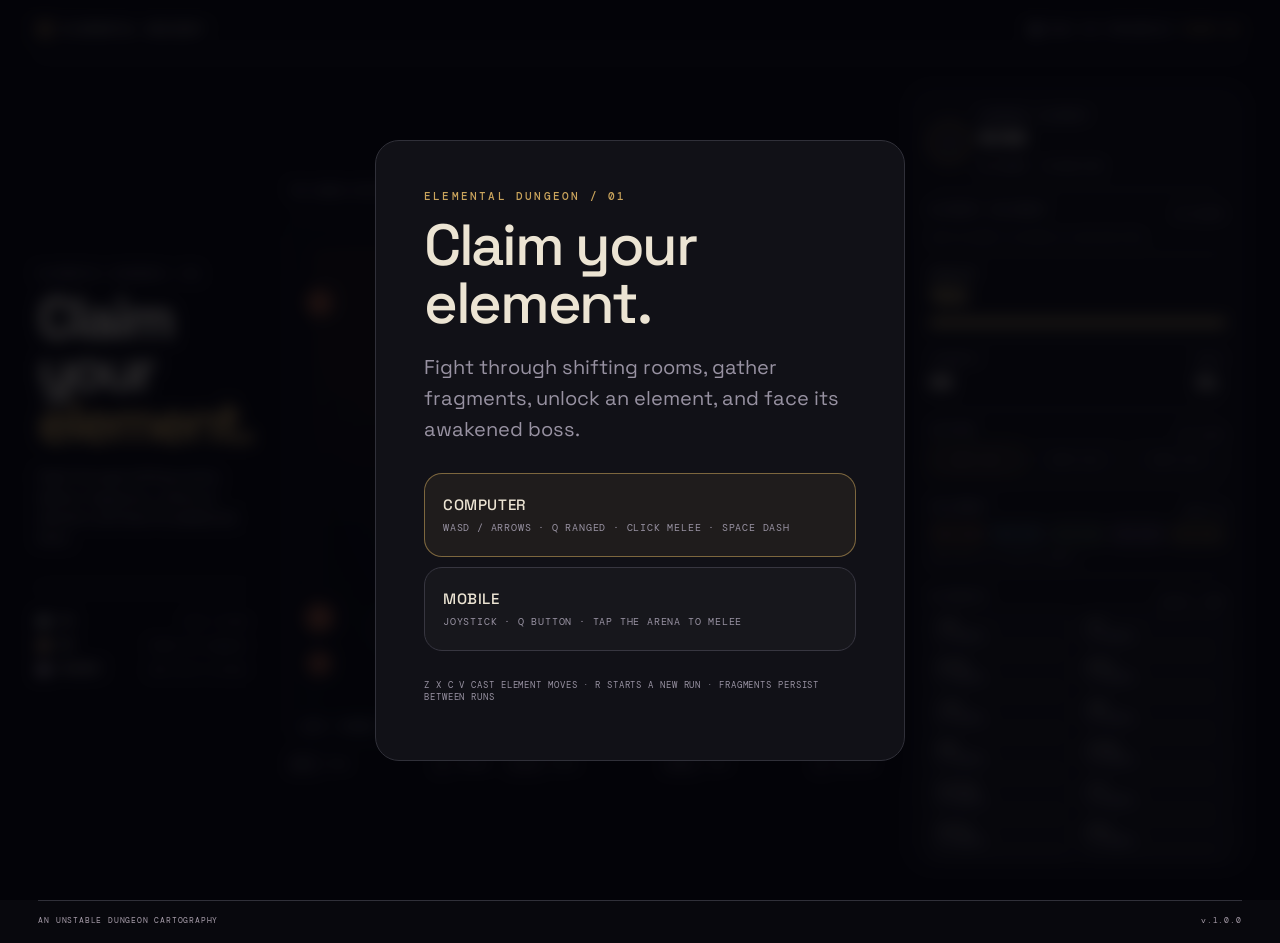
==== dungeoncrawlers/index.html @ 05b22d96 "Add Hyper dungeon progression Co-authored-by: Copilot App <223556219+Copilot@users.noreply.github.co" ====
<!doctype html>
<html lang="en">
<head>
  <meta charset="UTF-8">
  <meta name="viewport" content="width=device-width, initial-scale=1.0">
  <meta name="description" content="Descend through an unstable elemental dungeon, collect fragments, unlock elements, and awaken their powers.">
  <title>Elemental Descent — an elemental dungeon</title>
  <link rel="preconnect" href="https://fonts.googleapis.com">
  <link rel="preconnect" href="https://fonts.gstatic.com" crossorigin>
  <link href="https://fonts.googleapis.com/css2?family=DM+Mono:wght@400;500&family=Space+Grotesk:wght@400;500;600;700&display=swap" rel="stylesheet">
  <link rel="stylesheet" href="style.css">
</head>
<body>
  <main class="shell">
    <header class="topbar">
      <a class="brand" href="../index.html"><span class="brand-mark"></span><span>ELEMENTAL DESCENT</span></a>
      <div class="run-status"><span class="pulse"></span><span id="run-state">RUN IN PROGRESS</span><b id="room-label">ROOM 01</b></div>
    </header>
    <section class="game-layout">
      <aside class="intro-panel">
        <p class="eyebrow">ELEMENTAL DUNGEON / 01</p>
        <h1>Claim your<br><em>element.</em></h1>
        <p class="lede">Fight through shifting rooms. Gather fragments, unlock an element, and face its awakened boss.</p>
        <div class="legend">
          <div><span class="legend-dot hero-dot"></span><span>YOU</span><b>move + attack</b></div>
          <div><span class="legend-dot enemy-dot"></span><span>FOE</span><b>defeat for fragments</b></div>
          <div><span class="legend-dot loot-dot"></span><span>FRAGMENT</span><b>walk over to collect</b></div>
        </div>
      </aside>
      <section class="arena-wrap">
        <div class="arena-head"><span id="room-name">THE SUNKEN VESTIBULE</span><span id="wave-status">CLEAR THE ROOM</span></div>
        <div class="canvas-frame"><canvas id="game-canvas" aria-label="Elemental Descent dungeon game"></canvas><div class="canvas-hint" id="canvas-hint">WASD / ARROWS TO MOVE · Q RANGED · CLICK MELEE</div><div class="mobile-controls" id="mobile-controls" aria-label="Mobile game controls"><div class="virtual-stick" id="move-stick" aria-label="Movement joystick"><div class="virtual-stick-knob"></div></div><div class="mobile-abilities" id="mobile-abilities" aria-label="Element abilities"><button class="mobile-action mobile-ability" type="button" data-mobile-ability="0"><kbd>Z</kbd><span>LOCKED</span></button><button class="mobile-action mobile-ability" type="button" data-mobile-ability="1"><kbd>X</kbd><span>LOCKED</span></button><button class="mobile-action mobile-ability" type="button" data-mobile-ability="2"><kbd>C</kbd><span>LOCKED</span></button><button class="mobile-action mobile-ability" type="button" data-mobile-ability="3"><kbd>V</kbd><span>LOCKED</span></button></div><button class="mobile-action mobile-ranged" id="mobile-ranged" type="button">Q · RANGED</button><button class="mobile-action mobile-dash" id="mobile-dash" type="button">DASH</button></div></div>
        <div class="arena-foot"><span><i class="key" id="arena-move-label">WASD</i> MOVE</span><span><i class="key">Q</i> RANGED · <i class="key">CLICK</i> MELEE</span><span><i class="key">SPACE</i> DASH</span><span><i class="key">R</i> NEW RUN</span></div>
      </section>
      <aside class="control-panel">
        <div class="identity"><div class="class-orb" id="element-orb">●</div><div><p class="eyebrow">CURRENT ELEMENT</p><h2 id="element-name">NONE</h2><span id="element-desc">NO ELEMENT · NO ABILITIES</span></div></div>
        <div class="element-colorway-block">
          <div class="block-heading"><p class="eyebrow">ELEMENT COLORWAY</p><span id="element-colorway-name">NO ELEMENT</span></div>
          <div class="element-colorway-list" id="element-colorway-list" aria-label="Current element colorways"></div>
          <p class="colorway-hint" id="element-colorway-hint">EQUIP AN ELEMENT TO CUSTOMIZE ITS COLOR AND ATTACK</p>
        </div>
        <div class="resource"><span>VITALITY</span><strong id="health-value">100</strong><div class="meter"><span id="health-meter"></span></div></div>
        <div class="stats"><div><span>FRAGMENTS</span><strong id="fragments-value">00</strong></div><div><span>DEPTH</span><strong id="depth-value">01</strong></div></div>
        <div class="system-block">
          <div class="block-heading"><p class="eyebrow">SYSTEM</p><span id="system-count">0/3 SLOTS</span></div>
          <div class="system-slots" id="system-slots" aria-label="Element loadout slots"></div>
        </div>
        <div class="colorway-block">
          <div class="block-heading"><p class="eyebrow">COLORWAY</p><span id="colorway-unlock">DEPTH 10</span></div>
          <div class="colorway-list" id="colorway-list" aria-label="Dungeon colorways"></div>
          <p class="colorway-hint" id="colorway-hint">REACH DEPTH 10 TO UNLOCK COLORWAYS</p>
        </div>
        <div class="element-block">
          <div class="block-heading"><p class="eyebrow">ELEMENTS</p><span>UNLOCK / SWAP</span></div>
          <div class="element-list" id="element-list" aria-label="Element unlocks and selection"></div>
        </div>
        <div class="ability-block">
          <div class="block-heading"><p class="eyebrow">ELEMENT MOVES</p><span>BASE + AWAKENED + HYPER</span></div>
          <div class="ability-list" id="ability-list" aria-label="Element awakening moves"></div>
          <div class="hyper-form" id="hyper-form"></div>
        </div>
        <div class="feed"><p class="eyebrow">FIELD NOTES</p><div id="log-lines"><p><span>NOW</span> No element equipped.</p><p><span>TIP</span> Q fires · click to melee.</p></div></div>
      </aside>
    </section>
    <footer><span>AN UNSTABLE DUNGEON CARTOGRAPHY</span><span>v.1.0.0</span></footer>
  </main>
  <div class="modal hidden" id="end-modal"><div class="modal-inner"><p class="eyebrow">RUN COMPLETE</p><h2 id="end-title">THE DUNGEON REMEMBERS</h2><p id="end-copy">Your circle made it further than most.</p><button class="primary-button" id="restart-button">START A NEW RUN <span>↗</span></button></div></div>
  <div class="modal hidden" id="upgrade-modal"><div class="modal-inner"><p class="eyebrow">ROOM CLEARED / CHOOSE ONE</p><h2>CLAIM AN UPGRADE</h2><div class="upgrade-choices">
    <button class="upgrade-choice" data-upgrade="vitality"><strong>VITALITY</strong><span>Restore 25 health.</span></button>
    <button class="upgrade-choice" data-upgrade="power"><strong>SHARP EDGE</strong><span>Deal 20% more damage.</span></button>
    <button class="upgrade-choice" data-upgrade="haste"><strong>QUICKEN</strong><span>Attack and cast 12% faster.</span></button>
    <button class="upgrade-choice" data-upgrade="fleet"><strong>FLEET FOOT</strong><span>Move 15% faster.</span></button>
    <button class="upgrade-choice" data-upgrade="reach"><strong>LONG REACH</strong><span>Melee reaches 25% farther.</span></button>
    <button class="upgrade-choice" data-upgrade="quickstep"><strong>QUICKSTEP</strong><span>Dash cooldown is 20% shorter.</span></button>
    <button class="upgrade-choice" data-upgrade="scavenger"><strong>SCAVENGER</strong><span>Every enemy drops 1 extra fragment.</span></button>
  </div></div></div>
  <div class="modal controls-modal" id="controls-modal"><div class="modal-inner" role="dialog" aria-modal="true" aria-labelledby="controls-title"><p class="eyebrow">ELEMENTAL DUNGEON / 01</p><h2 id="controls-title">Claim your element.</h2><p>Fight through shifting rooms, gather fragments, unlock an element, and face its awakened boss.</p><div class="control-options"><button type="button" data-control-mode="computer"><strong>COMPUTER</strong><span>WASD / ARROWS · Q RANGED · CLICK MELEE · SPACE DASH</span></button><button type="button" data-control-mode="mobile"><strong>MOBILE</strong><span>JOYSTICK · Q BUTTON · TAP THE ARENA TO MELEE</span></button></div><p class="controls-footnote">Z X C V CAST ELEMENT MOVES · R STARTS A NEW RUN · FRAGMENTS PERSIST BETWEEN RUNS</p></div></div>
  <script src="game.js"></script>
</body>
</html>
---- dungeoncrawlers/style.css ----
:root { --ink:#e7dfce; --muted:#a9a0ae; --paper:#211e29; --line:#494152; --rust:#eb8856; --teal:#8aa88d; --gold:#b78aff; --field:#11131b; }
* { box-sizing:border-box; }
body { margin:0; background:radial-gradient(ellipse at 50% 10%,#292333 0,#17161e 45%,#101015 100%); color:var(--ink); font-family:"Space Grotesk",sans-serif; }
.shell { max-width:1540px; min-height:100vh; margin:auto; padding:22px 3vw 18px; display:flex; flex-direction:column; }
.topbar,footer,.arena-head,.arena-foot,.brand,.run-status,.identity,.resource span,.stats,.block-heading { display:flex; align-items:center; }
.topbar { justify-content:space-between; padding-bottom:17px; border-bottom:1px solid var(--line); font:500 11px "DM Mono",monospace; letter-spacing:.12em; }
.brand { gap:11px; color:var(--ink); text-decoration:none; }.brand-mark { width:14px; height:14px; border:3px solid var(--rust); border-radius:50%; }.run-status { gap:10px; color:#aaa1ae; }.run-status b { color:var(--rust); font-weight:500; }.pulse { width:7px; height:7px; border-radius:50%; background:var(--teal); box-shadow:0 0 0 4px #34353a; }
.game-layout { flex:1; display:grid; grid-template-columns:minmax(145px,.7fr) minmax(390px,2fr) minmax(280px,1.1fr); gap:clamp(20px,3vw,44px); align-items:center; padding:4vh 0; }
.eyebrow { margin:0 0 13px; color:#aaa0b1; font:500 10px "DM Mono",monospace; letter-spacing:.14em; }
h1 { margin:0 0 19px; font-size:clamp(43px,4.5vw,70px); line-height:.9; letter-spacing:-.055em; font-weight:600; }h1 em { color:var(--rust); font-style:normal; }.lede { max-width:230px; margin:0; color:#b4abb5; font-size:13px; line-height:1.55; }
.legend { margin-top:40px; padding-top:14px; border-top:1px solid var(--line); font:500 9px "DM Mono",monospace; letter-spacing:.06em; }.legend div { display:flex; align-items:center; gap:8px; margin:12px 0; }.legend b { margin-left:auto; color:#aaa0ad; font-size:8px; font-weight:400; letter-spacing:0; }.legend-dot { width:11px; height:11px; flex:0 0 11px; border-radius:50%; }.hero-dot { background:var(--teal); box-shadow:inset 0 0 0 3px #d1d8c2; }.enemy-dot { background:var(--rust); box-shadow:inset 0 0 0 3px #f4c294; }.loot-dot { background:var(--gold); box-shadow:inset 0 0 0 3px #e0cfff; }
.arena-wrap { width:100%; }.arena-head,.arena-foot { justify-content:space-between; gap:8px; color:#a9a0ad; font:500 9px "DM Mono",monospace; letter-spacing:.07em; }.arena-head { padding:0 2px 12px; border-bottom:1px solid var(--line); }.arena-head span:last-child { color:var(--rust); text-align:right; }.canvas-frame { position:relative; aspect-ratio:1.12; min-height:400px; margin:13px 0; overflow:hidden; background:var(--field); border:1px solid #393440; box-shadow:10px 10px 0 #28232e; }.canvas-frame canvas { display:block; width:100%; height:100%; touch-action:none; }.canvas-frame:after { position:absolute; inset:0; pointer-events:none; content:""; background:linear-gradient(rgba(196,180,205,.045) 1px,transparent 1px),linear-gradient(90deg,rgba(196,180,205,.045) 1px,transparent 1px),radial-gradient(ellipse at 50% 42%,transparent 35%,rgba(8,8,14,.35) 100%); background-size:30px 30px,30px 30px,100% 100%; }.canvas-hint { position:absolute; left:13px; bottom:12px; z-index:2; color:#c0b5c4; font:9px "DM Mono",monospace; letter-spacing:.06em; pointer-events:none; }.key { padding:3px 5px; margin-right:3px; border:1px solid #64596a; color:#d0c4d1; font-style:normal; }.arena-foot { flex-wrap:wrap; font-size:8px; letter-spacing:.03em; }
.control-panel { align-self:center; width:100%; max-height:84vh; overflow:auto; padding:13px 12px; border:1px solid #393440; background:linear-gradient(145deg,rgba(39,35,47,.96),rgba(25,24,33,.97)); box-shadow:6px 6px 0 #19171e; }.identity { gap:11px; padding-bottom:15px; border-bottom:1px solid var(--line); }.class-orb { display:grid; place-items:center; flex:0 0 38px; width:38px; height:38px; border:2px solid var(--teal); border-radius:50%; color:var(--teal); font-size:16px; }.identity .eyebrow { margin-bottom:4px; }.identity h2 { margin:0 0 4px; font-size:18px; letter-spacing:.04em; }.identity span { color:#b2a9b5; font:8px "DM Mono",monospace; }
.resource { padding:14px 0; border-bottom:1px solid var(--line); font:500 9px "DM Mono",monospace; letter-spacing:.09em; }.resource span { justify-content:space-between; }.resource strong { color:#9bc18e; font:600 23px "Space Grotesk",sans-serif; letter-spacing:-.04em; }.meter { height:5px; margin-top:9px; background:#393640; }.meter span { display:block; width:100%; height:100%; background:#9bc18e; transition:width .2s; }.stats { justify-content:space-between; padding:14px 0; border-bottom:1px solid var(--line); }.stats div { display:grid; gap:6px; }.stats span { color:#b0a6b2; font:8px "DM Mono",monospace; letter-spacing:.07em; }.stats strong { font:500 19px "DM Mono",monospace; }
.element-block,.ability-block { padding:14px 0 12px; border-bottom:1px solid var(--line); }.block-heading { justify-content:space-between; gap:6px; }.block-heading .eyebrow { margin:0 0 9px; }.block-heading>span { color:#aaa0ad; font:8px "DM Mono",monospace; text-align:right; }.element-list { display:grid; grid-template-columns:repeat(2,minmax(0,1fr)); gap:5px; }.element-option { display:flex; min-width:0; flex-direction:column; align-items:flex-start; gap:3px; border:1px solid var(--line); padding:6px 7px; background:rgba(12,11,18,.2); color:var(--ink); cursor:pointer; text-align:left; }.element-option strong { max-width:100%; overflow:hidden; color:#e3d8eb; font:500 8px "DM Mono",monospace; text-overflow:ellipsis; }.element-option span { max-width:100%; overflow:hidden; color:#b7acbd; font:7px "DM Mono",monospace; text-overflow:ellipsis; white-space:nowrap; }.element-option.locked { color:#b1a8b4; }.element-option.selected { border-color:#ad8be2; background:rgba(157,119,207,.16); }.element-option:not(.locked):hover { border-color:var(--rust); }.element-option:disabled { cursor:default; }
.ability-list { display:grid; gap:5px; }.ability-row { display:grid; grid-template-columns:20px minmax(0,1fr) auto auto; align-items:center; gap:5px; min-height:27px; }.ability-row kbd { display:grid; width:19px; height:19px; place-items:center; border:1px solid #62586b; color:#ded1e5; font:9px "DM Mono",monospace; }.ability-row>span { overflow:hidden; color:#d1c6d4; font:8px "DM Mono",monospace; text-overflow:ellipsis; white-space:nowrap; }.ability-row button { max-width:76px; border:1px solid var(--line); padding:4px 5px; background:rgba(12,11,18,.2); color:#c3b8c7; cursor:pointer; font:7px "DM Mono",monospace; }.ability-row button:hover:not(:disabled) { border-color:var(--teal); color:var(--ink); }.ability-row button:disabled { color:#a59aaa; cursor:default; }.ability-row button.ready { border-color:var(--teal); color:#b9d2a8; }
.feed { padding-top:13px; }.feed .eyebrow { margin-bottom:8px; }.feed p:not(.eyebrow) { margin:7px 0; color:#b9afbc; font:8px "DM Mono",monospace; line-height:1.4; }.feed p span { color:var(--rust); margin-right:6px; }footer { justify-content:space-between; padding-top:14px; border-top:1px solid var(--line); color:#a69ca9; font:8px "DM Mono",monospace; letter-spacing:.1em; }
.modal { position:fixed; inset:0; display:grid; place-items:center; z-index:5; background:rgba(5,5,10,.82); }.modal.hidden { display:none; }.modal-inner { width:min(530px,calc(100% - 40px)); max-height:90vh; overflow-y:auto; padding:30px; border:1px solid #51475c; background:linear-gradient(145deg,#27232f,#1a1922); box-shadow:10px 10px 0 rgba(119,80,143,.6); }.modal-inner h2 { margin:0 0 12px; font-size:27px; line-height:1; }.modal-inner p:not(.eyebrow) { color:#c0b7c2; font-size:13px; line-height:1.5; }.primary-button { display:flex; justify-content:space-between; width:100%; margin-top:22px; border:0; padding:13px 14px; background:var(--rust); color:white; cursor:pointer; font:500 10px "DM Mono",monospace; letter-spacing:.08em; }.primary-button:hover { background:#ca5734; }.upgrade-choices { display:grid; grid-template-columns:repeat(2,minmax(0,1fr)); gap:8px; }.upgrade-choice { display:grid; gap:5px; min-height:72px; border:1px solid var(--line); padding:12px; background:rgba(12,11,18,.25); color:var(--ink); cursor:pointer; text-align:left; }.upgrade-choice strong { color:var(--rust); font:500 11px "DM Mono",monospace; letter-spacing:.08em; }.upgrade-choice span { color:#c0b7c2; font-size:12px; line-height:1.35; }.upgrade-choice:hover { border-color:var(--teal); background:rgba(138,168,141,.12); }
.controls-modal { z-index:20; }.control-options { display:grid; grid-template-columns:1fr 1fr; gap:10px; margin-top:19px; }.control-options button { min-height:82px; padding:12px; border:1px solid var(--line); background:rgba(12,11,18,.25); color:var(--ink); cursor:pointer; text-align:left; }.control-options button:hover { border-color:var(--teal); background:rgba(138,168,141,.12); }.control-options strong,.control-options span { display:block; }.control-options strong { margin-bottom:7px; color:var(--rust); font:500 11px "DM Mono",monospace; letter-spacing:.08em; }.control-options span { color:#c0b7c2; font-size:11px; line-height:1.4; }.mobile-controls { position:absolute; inset:0; z-index:3; display:none; pointer-events:none; }.mobile-controls.active { display:block; }.virtual-stick { position:absolute; left:14px; bottom:14px; width:100px; height:100px; border:2px solid rgba(138,168,141,.8); border-radius:50%; background:rgba(75,83,67,.4); pointer-events:auto; touch-action:none; }.virtual-stick-knob { position:absolute; top:50%; left:50%; width:42px; height:42px; border:2px solid #c6d2a2; border-radius:50%; background:rgba(118,143,101,.65); transform:translate(-50%,-50%); pointer-events:none; }.mobile-action { position:absolute; width:76px; height:46px; border:1px solid #b78aff; border-radius:9px; background:rgba(22,18,30,.92); color:#ddc9ff; font:500 9px "DM Mono",monospace; pointer-events:auto; touch-action:none; }.mobile-abilities { position:absolute; right:14px; bottom:128px; display:grid; grid-template-columns:repeat(2,76px); gap:7px; pointer-events:auto; }.mobile-ability { position:static; display:flex; width:76px; height:48px; flex-direction:column; align-items:center; justify-content:center; gap:3px; }.mobile-ability kbd { border:0; padding:0; color:#c7aff0; background:none; font:600 9px "DM Mono",monospace; }.mobile-ability span { width:100%; overflow:hidden; color:#e2d5f3; font:7px "DM Mono",monospace; text-overflow:ellipsis; white-space:nowrap; }.mobile-ability:disabled { opacity:.55; }.mobile-ability.ready { border-color:var(--teal); }.mobile-ranged { right:14px; bottom:72px; }.mobile-dash { right:14px; bottom:16px; }.mobile-action:active { background:#41334d; }
@media(max-width:1050px) { .game-layout { grid-template-columns:minmax(140px,.7fr) minmax(360px,1.8fr) minmax(260px,1fr); gap:18px; }.canvas-frame { min-height:360px; }.legend b { display:none; } }
@media(max-width:850px) { .game-layout { grid-template-columns:1fr; gap:28px; padding:35px 0; }.intro-panel { display:grid; grid-template-columns:1fr 1fr; gap:16px; }.intro-panel .eyebrow,.intro-panel h1 { grid-column:1/-1; }.legend { margin-top:0; align-self:end; }.lede { max-width:320px; }.control-panel { display:grid; grid-template-columns:1fr 1fr; gap:0 22px; max-height:none; overflow:visible; }.identity,.resource,.stats,.element-block,.ability-block,.feed { min-width:0; }.identity,.resource,.stats { border-bottom:1px solid var(--line); }.element-block,.ability-block,.feed { grid-column:1/-1; }.element-list { grid-template-columns:repeat(4,minmax(0,1fr)); }.ability-list { grid-template-columns:1fr 1fr; column-gap:14px; }.canvas-frame { min-height:0; } }
@media(max-width:540px) { .shell { padding:17px 16px; }.run-status { gap:7px; font-size:9px; }.run-status b { display:none; }.game-layout { gap:25px; padding:30px 0; }.intro-panel { display:block; }.intro-panel h1 { font-size:55px; }.lede { max-width:290px; }.legend { margin-top:24px; }.canvas-frame { box-shadow:6px 6px 0 #28232e; }.arena-foot { justify-content:flex-start; column-gap:14px; }.control-panel { grid-template-columns:1fr 1fr; gap:0 14px; }.element-list { grid-template-columns:repeat(3,minmax(0,1fr)); }.ability-list { grid-template-columns:1fr; }.block-heading>span { font-size:7px; }.element-option { padding:6px 5px; }.element-option strong { font-size:7px; }.mobile-controls.active~.canvas-hint { display:none; }.virtual-stick { left:8px; bottom:8px; width:86px; height:86px; }.virtual-stick-knob { width:36px; height:36px; }.mobile-action { width:65px; height:42px; }.mobile-abilities { right:8px; bottom:112px; grid-template-columns:repeat(2,65px); gap:5px; }.mobile-ability { width:65px; height:44px; }.mobile-ranged { right:8px; bottom:63px; }.mobile-dash { right:8px; bottom:12px; }.control-options,.upgrade-choices { grid-template-columns:1fr; }.controls-modal .modal-inner { padding:24px; } }

:root {
  --ink:#ece4d3;
  --muted:#9892a2;
  --paper:#111117;
  --line:#303039;
  --rust:#caa45c;
  --teal:#9f9aab;
  --gold:#d8b96f;
  --field:#0b0b11;
}
body { background:#08080d; color:var(--ink); }
body:before { position:fixed; inset:0; z-index:-1; pointer-events:none; content:""; background:radial-gradient(circle at 50% 46%,rgba(202,164,92,.035),transparent 40%); }
.shell { max-width:1640px; padding:22px clamp(18px,3vw,48px) 18px; }
.topbar { border-color:var(--line); }
.brand-mark { border-color:var(--rust); box-shadow:0 0 16px rgba(202,164,92,.28); }
.run-status b,.intro-panel h1 em { color:var(--rust); }
.game-layout { grid-template-columns:minmax(150px,.72fr) minmax(390px,2fr) minmax(290px,1.12fr); }
.legend,.arena-head,.arena-foot,footer { border-color:var(--line); }
.arena-head span:last-child,.feed p span { color:var(--rust); }
.canvas-frame { min-height:400px; background:var(--field); border:1px solid #34333d; border-radius:14px; box-shadow:0 14px 42px rgba(0,0,0,.24); }
.canvas-frame:after { border-radius:13px; background:linear-gradient(rgba(196,180,205,.035) 1px,transparent 1px),linear-gradient(90deg,rgba(196,180,205,.035) 1px,transparent 1px),radial-gradient(ellipse at 50% 42%,transparent 35%,rgba(3,3,8,.35) 100%); }
.control-panel { max-height:86vh; padding:18px 16px; border-color:#303039; border-radius:15px; background:rgba(17,17,23,.94); box-shadow:none; scrollbar-color:#45434d transparent; }
.identity,.resource,.stats,.element-block,.ability-block,.system-block,.colorway-block,.element-colorway-block { border-color:var(--line); }
.class-orb { border-color:var(--rust); }
.resource strong { color:#d5b86e; }
.meter span { background:#d5b86e; }
.element-option,.ability-row button,.upgrade-choice,.control-options button,.mobile-action { border-color:#373640; border-radius:8px; background:rgba(255,255,255,.025); }
.element-option strong { color:#e4ddce; }
.element-option.selected,.element-option:not(.locked):hover { border-color:var(--rust); background:rgba(202,164,92,.1); }
.element-option.selected { border-color:var(--element-color); }
.element-option.selected strong { color:var(--element-color); }
.element-option.selected strong,.ability-row button.ready { color:#e1c47b; }
.ability-row kbd { border-color:#4a4852; border-radius:5px; }
.ability-row button:hover:not(:disabled),.upgrade-choice:hover,.control-options button:hover { border-color:var(--rust); background:rgba(202,164,92,.08); }
.ability-row button.ready { border-color:var(--rust); }
.system-block,.colorway-block { padding:13px 0 12px; border-bottom:1px solid var(--line); }
.element-colorway-block { padding:13px 0 12px; border-bottom:1px solid var(--line); }
.element-colorway-list { display:grid; grid-template-columns:repeat(3,minmax(0,1fr)); gap:5px; }
.element-colorway-option { min-width:0; height:27px; overflow:hidden; border:1px solid #373640; border-radius:6px; background:var(--swatch); color:#111117; cursor:pointer; font:600 7px "DM Mono",monospace; text-overflow:ellipsis; white-space:nowrap; }
.element-colorway-option:hover,.element-colorway-option.selected { border-color:var(--ink); box-shadow:0 0 0 1px var(--swatch); filter:brightness(1.13); }
.element-colorway-option.selected { outline:1px solid var(--swatch); outline-offset:1px; }
.system-slots { display:grid; grid-template-columns:repeat(3,minmax(0,1fr)); gap:7px; }
.system-slot { min-width:0; height:29px; overflow:hidden; border:1px solid #373640; border-radius:7px; background:rgba(255,255,255,.025); color:#b8b2c0; cursor:pointer; font:8px "DM Mono",monospace; text-overflow:ellipsis; white-space:nowrap; }
.system-slot:hover,.system-slot.active { border-color:var(--rust); color:var(--ink); background:rgba(202,164,92,.08); }
.system-slot.empty { color:#777381; border-style:dashed; }
.colorway-list { display:grid; grid-template-columns:repeat(5,minmax(0,1fr)); gap:5px; }
.colorway-option { min-width:0; height:24px; border:1px solid #373640; border-radius:6px; background:var(--swatch); color:#17151a; cursor:pointer; font:600 6px "DM Mono",monospace; letter-spacing:-.03em; opacity:.72; }
.colorway-option:hover:not(:disabled),.colorway-option.selected { border-color:var(--ink); opacity:1; }
.colorway-option:disabled { cursor:not-allowed; opacity:.18; }
.colorway-hint { margin:8px 0 0; color:#777381; font:7px "DM Mono",monospace; letter-spacing:.04em; }
.modal { background:rgba(3,3,8,.78); backdrop-filter:blur(8px); }
.modal-inner { padding:clamp(24px,4vw,48px); border-color:#303039; border-radius:24px; background:#111117; box-shadow:none; }
.modal-inner .eyebrow { color:var(--rust); font-size:11px; letter-spacing:.2em; }
.modal-inner h2 { font-size:clamp(32px,5vw,58px); font-weight:500; letter-spacing:-.04em; }
.modal-inner p:not(.eyebrow) { color:var(--muted); font-size:clamp(14px,2vw,20px); line-height:1.55; }
.control-options { grid-template-columns:1fr; margin-top:28px; }
.control-options button { min-height:84px; padding:16px 18px; border-radius:18px; }
.control-options button:first-child { border-color:rgba(202,164,92,.55); background:rgba(202,164,92,.08); }
.control-options strong { color:var(--ink); font:500 15px "Space Grotesk",sans-serif; letter-spacing:.04em; }
.control-options span { color:var(--muted); font:10px "DM Mono",monospace; letter-spacing:.08em; }
.controls-footnote { margin-top:28px !important; font:9px "DM Mono",monospace !important; letter-spacing:.1em; }
.primary-button { border-radius:10px; background:#c9a158; color:#17140f; }
.primary-button:hover { background:#dfbb70; }
html[data-colorway="tide"] { --rust:#7aaec1; --gold:#87c1d5; }
html[data-colorway="verdant"] { --rust:#85aa75; --gold:#a7cb82; }
html[data-colorway="violet"] { --rust:#a98bc4; --gold:#c5a5e0; }
html[data-colorway="gilt"] { --rust:#d5b54f; --gold:#f0d477; }
@media(max-width:850px) {
  .game-layout { grid-template-columns:1fr; }
  .control-panel { max-height:none; }
  .element-colorway-block { grid-column:1/-1; }
}
@media(max-width:540px) {
  .canvas-frame { border-radius:11px; }
  .control-panel { padding:14px 12px; }
  .modal-inner { border-radius:18px; }
}
.hyper-form { display:grid; gap:7px; margin-top:10px; color:#b9afc0; font:7px "DM Mono",monospace; line-height:1.55; letter-spacing:.04em; }
.hyper-form.locked { color:#777381; }
.hyper-form button { min-height:30px; border:1px solid #6d64a0; border-radius:7px; padding:6px 8px; background:rgba(143,111,205,.12); color:#ddd1ff; cursor:pointer; font:600 8px "DM Mono",monospace; letter-spacing:.06em; }
.hyper-form button:hover { border-color:#c4a6ff; background:rgba(143,111,205,.22); }
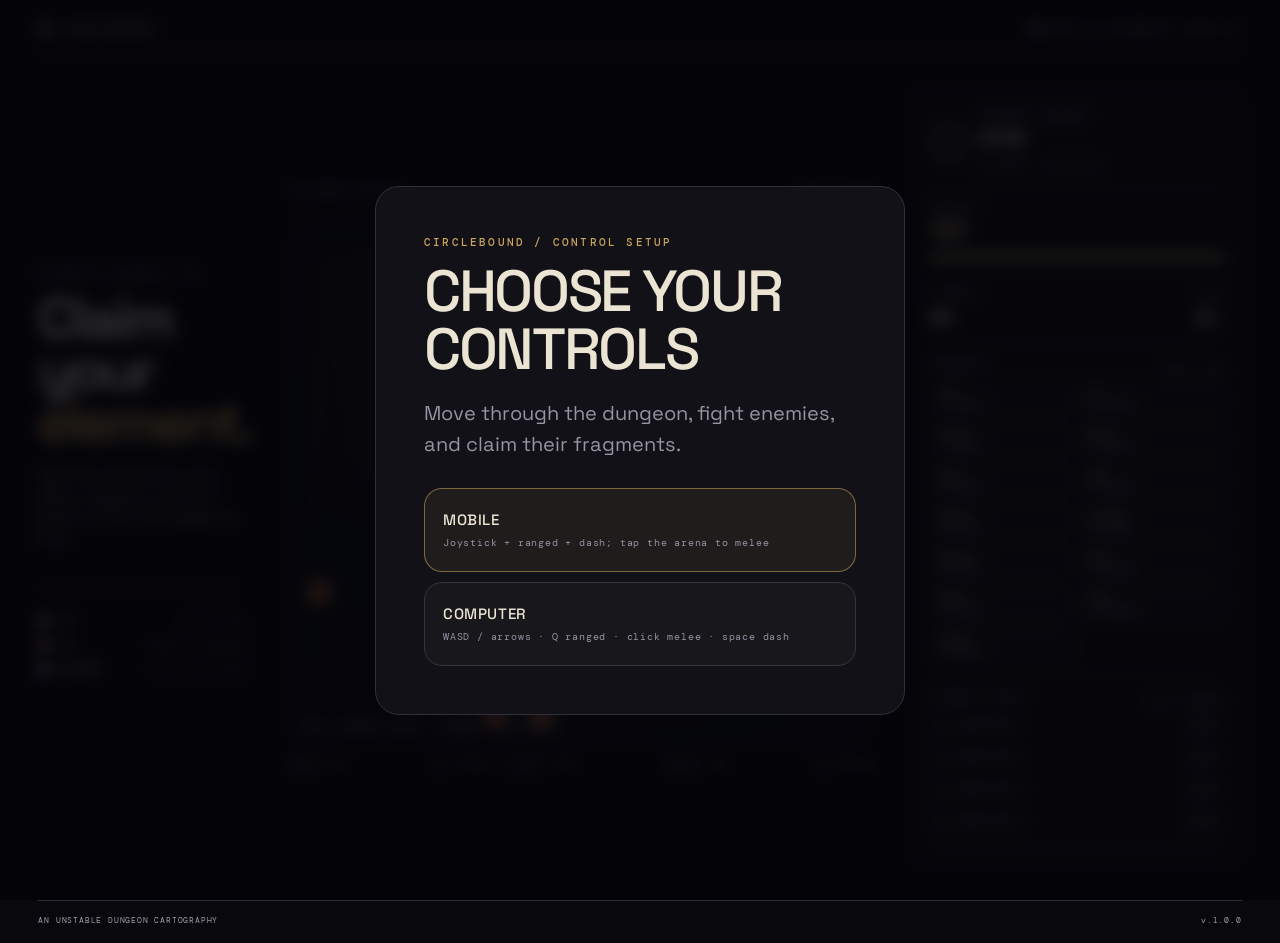
==== commit 91e57a2a: "Add admin progression tools Co-authored-by: Copilot App <223556219+Copilot@users.noreply.github.com>" ====
--- a/dungeoncrawlers/index.html
+++ b/dungeoncrawlers/index.html
@@ -3,17 +3,18 @@
 <head>
   <meta charset="UTF-8">
   <meta name="viewport" content="width=device-width, initial-scale=1.0">
-  <meta name="description" content="Descend through an unstable elemental dungeon, collect fragments, unlock elements, and awaken their powers.">
-  <title>Elemental Descent — an elemental dungeon</title>
+  <meta name="description" content="Fight through elemental rooms, collect fragments, unlock elements, and challenge dungeon bosses.">
+  <title>Circlebound | Elemental Dungeon</title>
   <link rel="preconnect" href="https://fonts.googleapis.com">
   <link rel="preconnect" href="https://fonts.gstatic.com" crossorigin>
   <link href="https://fonts.googleapis.com/css2?family=DM+Mono:wght@400;500&family=Space+Grotesk:wght@400;500;600;700&display=swap" rel="stylesheet">
   <link rel="stylesheet" href="style.css">
 </head>
 <body>
+  <script src="../admin-tools.js"></script>
   <main class="shell">
     <header class="topbar">
-      <a class="brand" href="../index.html"><span class="brand-mark"></span><span>ELEMENTAL DESCENT</span></a>
+      <a class="brand" href="../index.html"><span class="brand-mark"></span><span>CIRCLEBOUND</span></a>
       <div class="run-status"><span class="pulse"></span><span id="run-state">RUN IN PROGRESS</span><b id="room-label">ROOM 01</b></div>
     </header>
     <section class="game-layout">
@@ -29,35 +30,20 @@
       </aside>
       <section class="arena-wrap">
         <div class="arena-head"><span id="room-name">THE SUNKEN VESTIBULE</span><span id="wave-status">CLEAR THE ROOM</span></div>
-        <div class="canvas-frame"><canvas id="game-canvas" aria-label="Elemental Descent dungeon game"></canvas><div class="canvas-hint" id="canvas-hint">WASD / ARROWS TO MOVE · Q RANGED · CLICK MELEE</div><div class="mobile-controls" id="mobile-controls" aria-label="Mobile game controls"><div class="virtual-stick" id="move-stick" aria-label="Movement joystick"><div class="virtual-stick-knob"></div></div><div class="mobile-abilities" id="mobile-abilities" aria-label="Element abilities"><button class="mobile-action mobile-ability" type="button" data-mobile-ability="0"><kbd>Z</kbd><span>LOCKED</span></button><button class="mobile-action mobile-ability" type="button" data-mobile-ability="1"><kbd>X</kbd><span>LOCKED</span></button><button class="mobile-action mobile-ability" type="button" data-mobile-ability="2"><kbd>C</kbd><span>LOCKED</span></button><button class="mobile-action mobile-ability" type="button" data-mobile-ability="3"><kbd>V</kbd><span>LOCKED</span></button></div><button class="mobile-action mobile-ranged" id="mobile-ranged" type="button">Q · RANGED</button><button class="mobile-action mobile-dash" id="mobile-dash" type="button">DASH</button></div></div>
+        <div class="canvas-frame"><canvas id="game-canvas" aria-label="Circlebound elemental dungeon game"></canvas><div class="canvas-hint" id="canvas-hint">WASD / ARROWS TO MOVE · Q RANGED · CLICK MELEE</div><div class="mobile-controls" id="mobile-controls" aria-label="Mobile game controls"><div class="virtual-stick" id="move-stick" aria-label="Movement joystick"><div class="virtual-stick-knob"></div></div><div class="mobile-abilities" id="mobile-abilities" aria-label="Element abilities"><button class="mobile-action mobile-ability" type="button" data-mobile-ability="0"><kbd>Z</kbd><span>LOCKED</span></button><button class="mobile-action mobile-ability" type="button" data-mobile-ability="1"><kbd>X</kbd><span>LOCKED</span></button><button class="mobile-action mobile-ability" type="button" data-mobile-ability="2"><kbd>C</kbd><span>LOCKED</span></button><button class="mobile-action mobile-ability" type="button" data-mobile-ability="3"><kbd>V</kbd><span>LOCKED</span></button></div><button class="mobile-action mobile-ranged" id="mobile-ranged" type="button">Q · RANGED</button><button class="mobile-action mobile-dash" id="mobile-dash" type="button">DASH</button></div></div>
         <div class="arena-foot"><span><i class="key" id="arena-move-label">WASD</i> MOVE</span><span><i class="key">Q</i> RANGED · <i class="key">CLICK</i> MELEE</span><span><i class="key">SPACE</i> DASH</span><span><i class="key">R</i> NEW RUN</span></div>
       </section>
       <aside class="control-panel">
         <div class="identity"><div class="class-orb" id="element-orb">●</div><div><p class="eyebrow">CURRENT ELEMENT</p><h2 id="element-name">NONE</h2><span id="element-desc">NO ELEMENT · NO ABILITIES</span></div></div>
-        <div class="element-colorway-block">
-          <div class="block-heading"><p class="eyebrow">ELEMENT COLORWAY</p><span id="element-colorway-name">NO ELEMENT</span></div>
-          <div class="element-colorway-list" id="element-colorway-list" aria-label="Current element colorways"></div>
-          <p class="colorway-hint" id="element-colorway-hint">EQUIP AN ELEMENT TO CUSTOMIZE ITS COLOR AND ATTACK</p>
-        </div>
         <div class="resource"><span>VITALITY</span><strong id="health-value">100</strong><div class="meter"><span id="health-meter"></span></div></div>
         <div class="stats"><div><span>FRAGMENTS</span><strong id="fragments-value">00</strong></div><div><span>DEPTH</span><strong id="depth-value">01</strong></div></div>
-        <div class="system-block">
-          <div class="block-heading"><p class="eyebrow">SYSTEM</p><span id="system-count">0/3 SLOTS</span></div>
-          <div class="system-slots" id="system-slots" aria-label="Element loadout slots"></div>
-        </div>
-        <div class="colorway-block">
-          <div class="block-heading"><p class="eyebrow">COLORWAY</p><span id="colorway-unlock">DEPTH 10</span></div>
-          <div class="colorway-list" id="colorway-list" aria-label="Dungeon colorways"></div>
-          <p class="colorway-hint" id="colorway-hint">REACH DEPTH 10 TO UNLOCK COLORWAYS</p>
-        </div>
         <div class="element-block">
           <div class="block-heading"><p class="eyebrow">ELEMENTS</p><span>UNLOCK / SWAP</span></div>
           <div class="element-list" id="element-list" aria-label="Element unlocks and selection"></div>
         </div>
         <div class="ability-block">
-          <div class="block-heading"><p class="eyebrow">ELEMENT MOVES</p><span>BASE + AWAKENED + HYPER</span></div>
+          <div class="block-heading"><p class="eyebrow">ELEMENT MOVES</p><span>BASE + AWAKENED</span></div>
           <div class="ability-list" id="ability-list" aria-label="Element awakening moves"></div>
-          <div class="hyper-form" id="hyper-form"></div>
         </div>
         <div class="feed"><p class="eyebrow">FIELD NOTES</p><div id="log-lines"><p><span>NOW</span> No element equipped.</p><p><span>TIP</span> Q fires · click to melee.</p></div></div>
       </aside>
@@ -74,7 +60,7 @@
     <button class="upgrade-choice" data-upgrade="quickstep"><strong>QUICKSTEP</strong><span>Dash cooldown is 20% shorter.</span></button>
     <button class="upgrade-choice" data-upgrade="scavenger"><strong>SCAVENGER</strong><span>Every enemy drops 1 extra fragment.</span></button>
   </div></div></div>
-  <div class="modal controls-modal" id="controls-modal"><div class="modal-inner" role="dialog" aria-modal="true" aria-labelledby="controls-title"><p class="eyebrow">ELEMENTAL DUNGEON / 01</p><h2 id="controls-title">Claim your element.</h2><p>Fight through shifting rooms, gather fragments, unlock an element, and face its awakened boss.</p><div class="control-options"><button type="button" data-control-mode="computer"><strong>COMPUTER</strong><span>WASD / ARROWS · Q RANGED · CLICK MELEE · SPACE DASH</span></button><button type="button" data-control-mode="mobile"><strong>MOBILE</strong><span>JOYSTICK · Q BUTTON · TAP THE ARENA TO MELEE</span></button></div><p class="controls-footnote">Z X C V CAST ELEMENT MOVES · R STARTS A NEW RUN · FRAGMENTS PERSIST BETWEEN RUNS</p></div></div>
+  <div class="modal controls-modal" id="controls-modal"><div class="modal-inner" role="dialog" aria-modal="true" aria-labelledby="controls-title"><p class="eyebrow">CIRCLEBOUND / CONTROL SETUP</p><h2 id="controls-title">CHOOSE YOUR CONTROLS</h2><p>Move through the dungeon, fight enemies, and claim their fragments.</p><div class="control-options"><button type="button" data-control-mode="mobile"><strong>MOBILE</strong><span>Joystick + ranged + dash; tap the arena to melee</span></button><button type="button" data-control-mode="computer"><strong>COMPUTER</strong><span>WASD / arrows · Q ranged · click melee · space dash</span></button></div></div></div>
   <script src="game.js"></script>
 </body>
 </html>
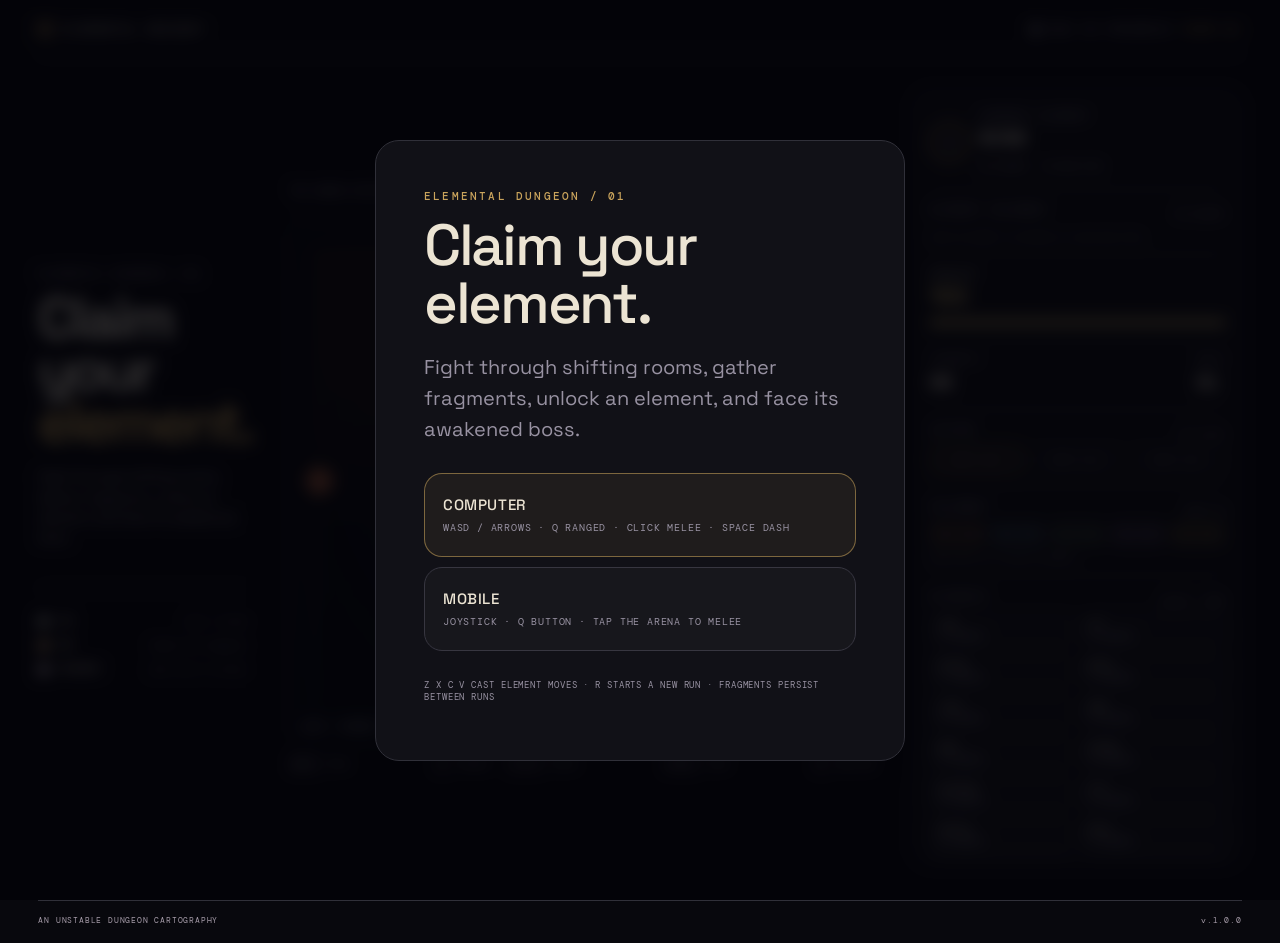
==== commit 0a87616d: "Merge pull request #3 from Noobish-Procyon/noobish-procyon-account-system Add admin progression tool" ====
--- a/dungeoncrawlers/index.html
+++ b/dungeoncrawlers/index.html
@@ -3,8 +3,8 @@
 <head>
   <meta charset="UTF-8">
   <meta name="viewport" content="width=device-width, initial-scale=1.0">
-  <meta name="description" content="Fight through elemental rooms, collect fragments, unlock elements, and challenge dungeon bosses.">
-  <title>Circlebound | Elemental Dungeon</title>
+  <meta name="description" content="Descend through an unstable elemental dungeon, collect fragments, unlock elements, and awaken their powers.">
+  <title>Elemental Descent — an elemental dungeon</title>
   <link rel="preconnect" href="https://fonts.googleapis.com">
   <link rel="preconnect" href="https://fonts.gstatic.com" crossorigin>
   <link href="https://fonts.googleapis.com/css2?family=DM+Mono:wght@400;500&family=Space+Grotesk:wght@400;500;600;700&display=swap" rel="stylesheet">
@@ -14,7 +14,7 @@
   <script src="../admin-tools.js"></script>
   <main class="shell">
     <header class="topbar">
-      <a class="brand" href="../index.html"><span class="brand-mark"></span><span>CIRCLEBOUND</span></a>
+      <a class="brand" href="../index.html"><span class="brand-mark"></span><span>ELEMENTAL DESCENT</span></a>
       <div class="run-status"><span class="pulse"></span><span id="run-state">RUN IN PROGRESS</span><b id="room-label">ROOM 01</b></div>
     </header>
     <section class="game-layout">
@@ -30,20 +30,35 @@
       </aside>
       <section class="arena-wrap">
         <div class="arena-head"><span id="room-name">THE SUNKEN VESTIBULE</span><span id="wave-status">CLEAR THE ROOM</span></div>
-        <div class="canvas-frame"><canvas id="game-canvas" aria-label="Circlebound elemental dungeon game"></canvas><div class="canvas-hint" id="canvas-hint">WASD / ARROWS TO MOVE · Q RANGED · CLICK MELEE</div><div class="mobile-controls" id="mobile-controls" aria-label="Mobile game controls"><div class="virtual-stick" id="move-stick" aria-label="Movement joystick"><div class="virtual-stick-knob"></div></div><div class="mobile-abilities" id="mobile-abilities" aria-label="Element abilities"><button class="mobile-action mobile-ability" type="button" data-mobile-ability="0"><kbd>Z</kbd><span>LOCKED</span></button><button class="mobile-action mobile-ability" type="button" data-mobile-ability="1"><kbd>X</kbd><span>LOCKED</span></button><button class="mobile-action mobile-ability" type="button" data-mobile-ability="2"><kbd>C</kbd><span>LOCKED</span></button><button class="mobile-action mobile-ability" type="button" data-mobile-ability="3"><kbd>V</kbd><span>LOCKED</span></button></div><button class="mobile-action mobile-ranged" id="mobile-ranged" type="button">Q · RANGED</button><button class="mobile-action mobile-dash" id="mobile-dash" type="button">DASH</button></div></div>
+        <div class="canvas-frame"><canvas id="game-canvas" aria-label="Elemental Descent dungeon game"></canvas><div class="canvas-hint" id="canvas-hint">WASD / ARROWS TO MOVE · Q RANGED · CLICK MELEE</div><div class="mobile-controls" id="mobile-controls" aria-label="Mobile game controls"><div class="virtual-stick" id="move-stick" aria-label="Movement joystick"><div class="virtual-stick-knob"></div></div><div class="mobile-abilities" id="mobile-abilities" aria-label="Element abilities"><button class="mobile-action mobile-ability" type="button" data-mobile-ability="0"><kbd>Z</kbd><span>LOCKED</span></button><button class="mobile-action mobile-ability" type="button" data-mobile-ability="1"><kbd>X</kbd><span>LOCKED</span></button><button class="mobile-action mobile-ability" type="button" data-mobile-ability="2"><kbd>C</kbd><span>LOCKED</span></button><button class="mobile-action mobile-ability" type="button" data-mobile-ability="3"><kbd>V</kbd><span>LOCKED</span></button></div><button class="mobile-action mobile-ranged" id="mobile-ranged" type="button">Q · RANGED</button><button class="mobile-action mobile-dash" id="mobile-dash" type="button">DASH</button></div></div>
         <div class="arena-foot"><span><i class="key" id="arena-move-label">WASD</i> MOVE</span><span><i class="key">Q</i> RANGED · <i class="key">CLICK</i> MELEE</span><span><i class="key">SPACE</i> DASH</span><span><i class="key">R</i> NEW RUN</span></div>
       </section>
       <aside class="control-panel">
         <div class="identity"><div class="class-orb" id="element-orb">●</div><div><p class="eyebrow">CURRENT ELEMENT</p><h2 id="element-name">NONE</h2><span id="element-desc">NO ELEMENT · NO ABILITIES</span></div></div>
+        <div class="element-colorway-block">
+          <div class="block-heading"><p class="eyebrow">ELEMENT COLORWAY</p><span id="element-colorway-name">NO ELEMENT</span></div>
+          <div class="element-colorway-list" id="element-colorway-list" aria-label="Current element colorways"></div>
+          <p class="colorway-hint" id="element-colorway-hint">EQUIP AN ELEMENT TO CUSTOMIZE ITS COLOR AND ATTACK</p>
+        </div>
         <div class="resource"><span>VITALITY</span><strong id="health-value">100</strong><div class="meter"><span id="health-meter"></span></div></div>
         <div class="stats"><div><span>FRAGMENTS</span><strong id="fragments-value">00</strong></div><div><span>DEPTH</span><strong id="depth-value">01</strong></div></div>
+        <div class="system-block">
+          <div class="block-heading"><p class="eyebrow">SYSTEM</p><span id="system-count">0/3 SLOTS</span></div>
+          <div class="system-slots" id="system-slots" aria-label="Element loadout slots"></div>
+        </div>
+        <div class="colorway-block">
+          <div class="block-heading"><p class="eyebrow">COLORWAY</p><span id="colorway-unlock">DEPTH 10</span></div>
+          <div class="colorway-list" id="colorway-list" aria-label="Dungeon colorways"></div>
+          <p class="colorway-hint" id="colorway-hint">REACH DEPTH 10 TO UNLOCK COLORWAYS</p>
+        </div>
         <div class="element-block">
           <div class="block-heading"><p class="eyebrow">ELEMENTS</p><span>UNLOCK / SWAP</span></div>
           <div class="element-list" id="element-list" aria-label="Element unlocks and selection"></div>
         </div>
         <div class="ability-block">
-          <div class="block-heading"><p class="eyebrow">ELEMENT MOVES</p><span>BASE + AWAKENED</span></div>
+          <div class="block-heading"><p class="eyebrow">ELEMENT MOVES</p><span>BASE + AWAKENED + HYPER</span></div>
           <div class="ability-list" id="ability-list" aria-label="Element awakening moves"></div>
+          <div class="hyper-form" id="hyper-form"></div>
         </div>
         <div class="feed"><p class="eyebrow">FIELD NOTES</p><div id="log-lines"><p><span>NOW</span> No element equipped.</p><p><span>TIP</span> Q fires · click to melee.</p></div></div>
       </aside>
@@ -60,7 +75,7 @@
     <button class="upgrade-choice" data-upgrade="quickstep"><strong>QUICKSTEP</strong><span>Dash cooldown is 20% shorter.</span></button>
     <button class="upgrade-choice" data-upgrade="scavenger"><strong>SCAVENGER</strong><span>Every enemy drops 1 extra fragment.</span></button>
   </div></div></div>
-  <div class="modal controls-modal" id="controls-modal"><div class="modal-inner" role="dialog" aria-modal="true" aria-labelledby="controls-title"><p class="eyebrow">CIRCLEBOUND / CONTROL SETUP</p><h2 id="controls-title">CHOOSE YOUR CONTROLS</h2><p>Move through the dungeon, fight enemies, and claim their fragments.</p><div class="control-options"><button type="button" data-control-mode="mobile"><strong>MOBILE</strong><span>Joystick + ranged + dash; tap the arena to melee</span></button><button type="button" data-control-mode="computer"><strong>COMPUTER</strong><span>WASD / arrows · Q ranged · click melee · space dash</span></button></div></div></div>
+  <div class="modal controls-modal" id="controls-modal"><div class="modal-inner" role="dialog" aria-modal="true" aria-labelledby="controls-title"><p class="eyebrow">ELEMENTAL DUNGEON / 01</p><h2 id="controls-title">Claim your element.</h2><p>Fight through shifting rooms, gather fragments, unlock an element, and face its awakened boss.</p><div class="control-options"><button type="button" data-control-mode="computer"><strong>COMPUTER</strong><span>WASD / ARROWS · Q RANGED · CLICK MELEE · SPACE DASH</span></button><button type="button" data-control-mode="mobile"><strong>MOBILE</strong><span>JOYSTICK · Q BUTTON · TAP THE ARENA TO MELEE</span></button></div><p class="controls-footnote">Z X C V CAST ELEMENT MOVES · R STARTS A NEW RUN · FRAGMENTS PERSIST BETWEEN RUNS</p></div></div>
   <script src="game.js"></script>
 </body>
 </html>
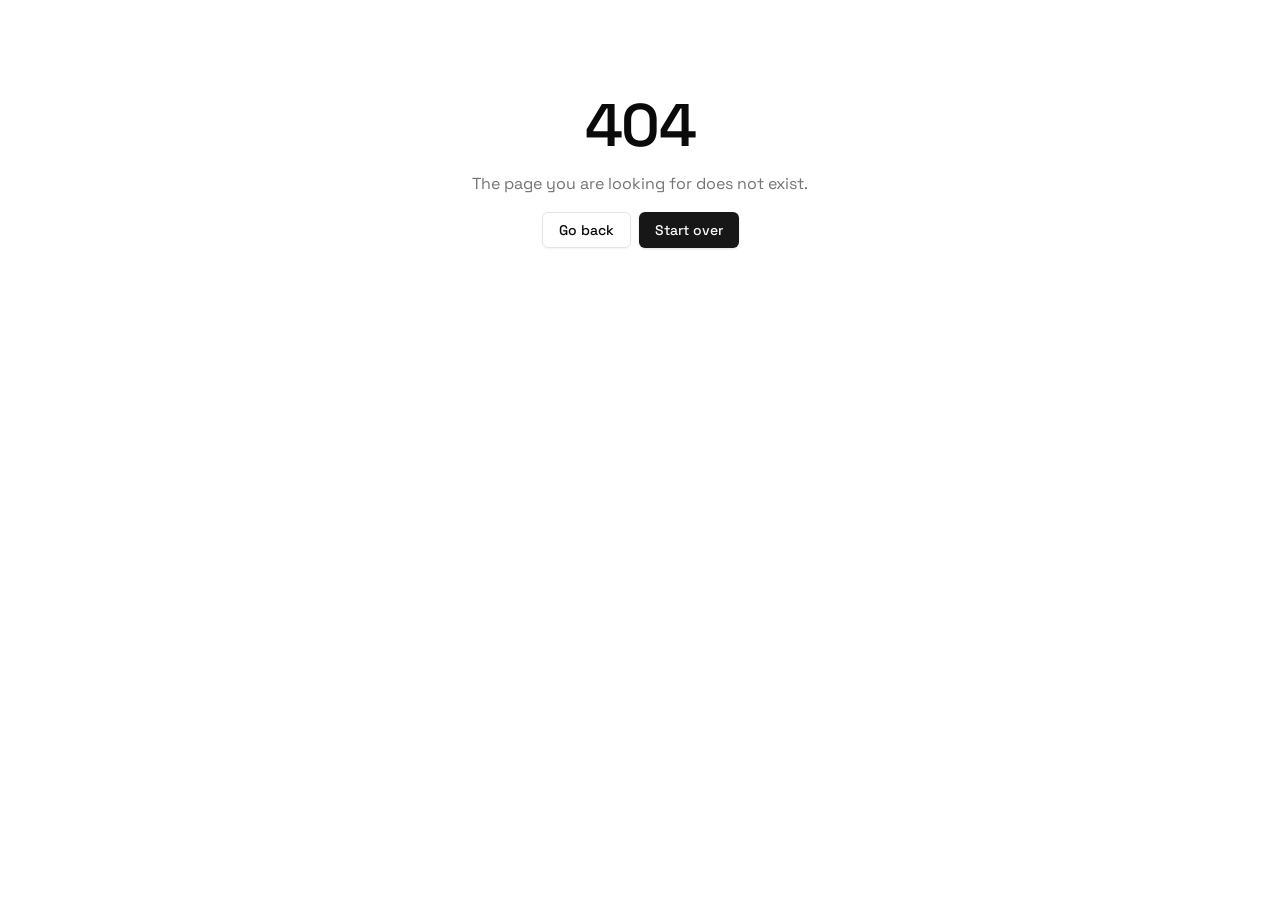
==== commit edde4f4b: "Sync dungeon crawler with published build Co-authored-by: Copilot <223556219+Copilot@users.noreply.g" ====
--- a/dungeoncrawlers/index.html
+++ b/dungeoncrawlers/index.html
@@ -1,81 +1,225 @@
-<!doctype html>
-<html lang="en">
-<head>
-  <meta charset="UTF-8">
-  <meta name="viewport" content="width=device-width, initial-scale=1.0">
-  <meta name="description" content="Descend through an unstable elemental dungeon, collect fragments, unlock elements, and awaken their powers.">
-  <title>Elemental Descent — an elemental dungeon</title>
-  <link rel="preconnect" href="https://fonts.googleapis.com">
-  <link rel="preconnect" href="https://fonts.gstatic.com" crossorigin>
-  <link href="https://fonts.googleapis.com/css2?family=DM+Mono:wght@400;500&family=Space+Grotesk:wght@400;500;600;700&display=swap" rel="stylesheet">
-  <link rel="stylesheet" href="style.css">
-</head>
-<body>
-  <script src="../admin-tools.js"></script>
-  <main class="shell">
-    <header class="topbar">
-      <a class="brand" href="../index.html"><span class="brand-mark"></span><span>ELEMENTAL DESCENT</span></a>
-      <div class="run-status"><span class="pulse"></span><span id="run-state">RUN IN PROGRESS</span><b id="room-label">ROOM 01</b></div>
-    </header>
-    <section class="game-layout">
-      <aside class="intro-panel">
-        <p class="eyebrow">ELEMENTAL DUNGEON / 01</p>
-        <h1>Claim your<br><em>element.</em></h1>
-        <p class="lede">Fight through shifting rooms. Gather fragments, unlock an element, and face its awakened boss.</p>
-        <div class="legend">
-          <div><span class="legend-dot hero-dot"></span><span>YOU</span><b>move + attack</b></div>
-          <div><span class="legend-dot enemy-dot"></span><span>FOE</span><b>defeat for fragments</b></div>
-          <div><span class="legend-dot loot-dot"></span><span>FRAGMENT</span><b>walk over to collect</b></div>
-        </div>
-      </aside>
-      <section class="arena-wrap">
-        <div class="arena-head"><span id="room-name">THE SUNKEN VESTIBULE</span><span id="wave-status">CLEAR THE ROOM</span></div>
-        <div class="canvas-frame"><canvas id="game-canvas" aria-label="Elemental Descent dungeon game"></canvas><div class="canvas-hint" id="canvas-hint">WASD / ARROWS TO MOVE · Q RANGED · CLICK MELEE</div><div class="mobile-controls" id="mobile-controls" aria-label="Mobile game controls"><div class="virtual-stick" id="move-stick" aria-label="Movement joystick"><div class="virtual-stick-knob"></div></div><div class="mobile-abilities" id="mobile-abilities" aria-label="Element abilities"><button class="mobile-action mobile-ability" type="button" data-mobile-ability="0"><kbd>Z</kbd><span>LOCKED</span></button><button class="mobile-action mobile-ability" type="button" data-mobile-ability="1"><kbd>X</kbd><span>LOCKED</span></button><button class="mobile-action mobile-ability" type="button" data-mobile-ability="2"><kbd>C</kbd><span>LOCKED</span></button><button class="mobile-action mobile-ability" type="button" data-mobile-ability="3"><kbd>V</kbd><span>LOCKED</span></button></div><button class="mobile-action mobile-ranged" id="mobile-ranged" type="button">Q · RANGED</button><button class="mobile-action mobile-dash" id="mobile-dash" type="button">DASH</button></div></div>
-        <div class="arena-foot"><span><i class="key" id="arena-move-label">WASD</i> MOVE</span><span><i class="key">Q</i> RANGED · <i class="key">CLICK</i> MELEE</span><span><i class="key">SPACE</i> DASH</span><span><i class="key">R</i> NEW RUN</span></div>
-      </section>
-      <aside class="control-panel">
-        <div class="identity"><div class="class-orb" id="element-orb">●</div><div><p class="eyebrow">CURRENT ELEMENT</p><h2 id="element-name">NONE</h2><span id="element-desc">NO ELEMENT · NO ABILITIES</span></div></div>
-        <div class="element-colorway-block">
-          <div class="block-heading"><p class="eyebrow">ELEMENT COLORWAY</p><span id="element-colorway-name">NO ELEMENT</span></div>
-          <div class="element-colorway-list" id="element-colorway-list" aria-label="Current element colorways"></div>
-          <p class="colorway-hint" id="element-colorway-hint">EQUIP AN ELEMENT TO CUSTOMIZE ITS COLOR AND ATTACK</p>
-        </div>
-        <div class="resource"><span>VITALITY</span><strong id="health-value">100</strong><div class="meter"><span id="health-meter"></span></div></div>
-        <div class="stats"><div><span>FRAGMENTS</span><strong id="fragments-value">00</strong></div><div><span>DEPTH</span><strong id="depth-value">01</strong></div></div>
-        <div class="system-block">
-          <div class="block-heading"><p class="eyebrow">SYSTEM</p><span id="system-count">0/3 SLOTS</span></div>
-          <div class="system-slots" id="system-slots" aria-label="Element loadout slots"></div>
-        </div>
-        <div class="colorway-block">
-          <div class="block-heading"><p class="eyebrow">COLORWAY</p><span id="colorway-unlock">DEPTH 10</span></div>
-          <div class="colorway-list" id="colorway-list" aria-label="Dungeon colorways"></div>
-          <p class="colorway-hint" id="colorway-hint">REACH DEPTH 10 TO UNLOCK COLORWAYS</p>
-        </div>
-        <div class="element-block">
-          <div class="block-heading"><p class="eyebrow">ELEMENTS</p><span>UNLOCK / SWAP</span></div>
-          <div class="element-list" id="element-list" aria-label="Element unlocks and selection"></div>
-        </div>
-        <div class="ability-block">
-          <div class="block-heading"><p class="eyebrow">ELEMENT MOVES</p><span>BASE + AWAKENED + HYPER</span></div>
-          <div class="ability-list" id="ability-list" aria-label="Element awakening moves"></div>
-          <div class="hyper-form" id="hyper-form"></div>
-        </div>
-        <div class="feed"><p class="eyebrow">FIELD NOTES</p><div id="log-lines"><p><span>NOW</span> No element equipped.</p><p><span>TIP</span> Q fires · click to melee.</p></div></div>
-      </aside>
-    </section>
-    <footer><span>AN UNSTABLE DUNGEON CARTOGRAPHY</span><span>v.1.0.0</span></footer>
-  </main>
-  <div class="modal hidden" id="end-modal"><div class="modal-inner"><p class="eyebrow">RUN COMPLETE</p><h2 id="end-title">THE DUNGEON REMEMBERS</h2><p id="end-copy">Your circle made it further than most.</p><button class="primary-button" id="restart-button">START A NEW RUN <span>↗</span></button></div></div>
-  <div class="modal hidden" id="upgrade-modal"><div class="modal-inner"><p class="eyebrow">ROOM CLEARED / CHOOSE ONE</p><h2>CLAIM AN UPGRADE</h2><div class="upgrade-choices">
-    <button class="upgrade-choice" data-upgrade="vitality"><strong>VITALITY</strong><span>Restore 25 health.</span></button>
-    <button class="upgrade-choice" data-upgrade="power"><strong>SHARP EDGE</strong><span>Deal 20% more damage.</span></button>
-    <button class="upgrade-choice" data-upgrade="haste"><strong>QUICKEN</strong><span>Attack and cast 12% faster.</span></button>
-    <button class="upgrade-choice" data-upgrade="fleet"><strong>FLEET FOOT</strong><span>Move 15% faster.</span></button>
-    <button class="upgrade-choice" data-upgrade="reach"><strong>LONG REACH</strong><span>Melee reaches 25% farther.</span></button>
-    <button class="upgrade-choice" data-upgrade="quickstep"><strong>QUICKSTEP</strong><span>Dash cooldown is 20% shorter.</span></button>
-    <button class="upgrade-choice" data-upgrade="scavenger"><strong>SCAVENGER</strong><span>Every enemy drops 1 extra fragment.</span></button>
-  </div></div></div>
-  <div class="modal controls-modal" id="controls-modal"><div class="modal-inner" role="dialog" aria-modal="true" aria-labelledby="controls-title"><p class="eyebrow">ELEMENTAL DUNGEON / 01</p><h2 id="controls-title">Claim your element.</h2><p>Fight through shifting rooms, gather fragments, unlock an element, and face its awakened boss.</p><div class="control-options"><button type="button" data-control-mode="computer"><strong>COMPUTER</strong><span>WASD / ARROWS · Q RANGED · CLICK MELEE · SPACE DASH</span></button><button type="button" data-control-mode="mobile"><strong>MOBILE</strong><span>JOYSTICK · Q BUTTON · TAP THE ARENA TO MELEE</span></button></div><p class="controls-footnote">Z X C V CAST ELEMENT MOVES · R STARTS A NEW RUN · FRAGMENTS PERSIST BETWEEN RUNS</p></div></div>
-  <script src="game.js"></script>
-</body>
-</html>
+<!DOCTYPE html><html lang="en"><head><meta charset="utf-8"/><meta content="width=device-width, initial-scale=1" name="viewport"/><link data-precedence="default" href="/assets/index-BbLycs5c.css" rel="stylesheet"/><link data-precedence="default" href="https://fonts.googleapis.com/css2?family=DM+Mono:wght@400;500&amp;family=Space+Grotesk:wght@400;500;600;700&amp;display=swap" rel="stylesheet"/><title>Elemental Descent — an elemental dungeon</title><meta content="Fight through elemental rooms, collect fragments, unlock elements and face awakened bosses in a circular dungeon crawler." name="description"/><link href="/assets/index-Bpqcx_79.js" rel="modulepreload"/><link href="/assets/routes-B3kuRW8U.js" rel="modulepreload"/><link href="https://fonts.googleapis.com" rel="preconnect"/><link crossorigin="anonymous" href="https://fonts.gstatic.com" rel="preconnect"/><link href="https://media.base44.com/images/public/6ae2d50fe100c3239af125e3/5d7a69522_logo.png/v1/fit/w_180,h_180/5d7a69522_logo.png" rel="icon"/><script async="true" data-app-id="6ae2d50fe100c3239af125e3" data-platform-url="https://app.base44.com" src="/static/js/badge.js"></script><meta content="on" name="base44-analytics"/><script id="b44-consent-listener">(function () {
+  if (window.__b44Consent) return;
+  var state = {};
+  var listeners = [];
+  function notify(listener) {
+    try {
+      (state[listener.category] === "granted" ? listener.grant : listener.revoke)();
+    } catch (e) {}
+  }
+  function read(entry) {
+    if (!entry || entry[0] !== "consent" || entry[1] !== "update" || !entry[2]) return;
+    for (var category in entry[2]) {
+      state[category] = entry[2][category];
+      for (var i = 0; i < listeners.length; i++) {
+        if (listeners[i].category === category) notify(listeners[i]);
+      }
+    }
+  }
+  var dataLayer = (window.dataLayer = window.dataLayer || []);
+  // The banner may have restored the visitor's saved choice before this script ran.
+  for (var i = 0; i < dataLayer.length; i++) read(dataLayer[i]);
+  var push = dataLayer.push;
+  dataLayer.push = function () {
+    var result = push.apply(dataLayer, arguments);
+    for (var j = 0; j < arguments.length; j++) read(arguments[j]);
+    return result;
+  };
+  window.__b44Consent = {
+    on: function (category, grant, revoke) {
+      var listener = { category: category, grant: grant, revoke: revoke };
+      listeners.push(listener);
+      if (category in state) notify(listener);
+    },
+  };
+})();
+</script><meta content="on" data-source="default" name="base44-visitor-tracking"/><script id="b44-visitor-tracking">(function () {
+  try {
+    if (window.top !== window) return;
+    var CONSENT_CATEGORY = "analytics_storage";
+    var attributes = "; Path=/; Secure; SameSite=Lax";
+    var keep = "; Max-Age=2592000" + attributes;
+    // Read now: the app's router may drop ?ref= before the visitor consents.
+    var referrerId = new URLSearchParams(window.location.search).get("ref");
+    var referrerOrigin = document.referrer && new URL(document.referrer).origin;
+    function write() {
+      if (referrerId && /^[0-9a-f]{24}$/i.test(referrerId)) {
+        document.cookie = "base44_referrer_id=" + referrerId + keep;
+      }
+      // First touch: a return from a sign-in or checkout page must not replace who sent the visitor.
+      var hasOrigin = /(?:^|;\s*)base44_referrer_origin=/.test(document.cookie);
+      if (!hasOrigin && /^https?:\/\//.test(referrerOrigin) && referrerOrigin !== window.location.origin) {
+        document.cookie = "base44_referrer_origin=" + referrerOrigin + keep;
+      }
+    }
+    function clear() {
+      document.cookie = "base44_referrer_id=; Max-Age=0" + attributes;
+      document.cookie = "base44_referrer_origin=; Max-Age=0" + attributes;
+    }
+    var meta = document.querySelector('meta[name="base44-visitor-tracking"]');
+    // Global Privacy Control opts the visitor out of tracking Base44 turned on by default.
+    if (meta && meta.getAttribute("data-source") === "default" && navigator.globalPrivacyControl) {
+      clear();
+    } else if (meta && meta.content === "consent") {
+      window.__b44Consent.on(CONSENT_CATEGORY, write, clear);
+    } else {
+      write();
+    }
+  } catch (e) {}
+})();
+</script></head><body data-react-root="true"><!--$--><div class="min-h-screen bg-[#08080d] text-[#ece4d3]"><div class="mx-auto flex min-h-screen max-w-[1440px] flex-col gap-5 px-4 py-5 sm:px-6 lg:gap-6 lg:py-8"><header class="flex flex-wrap items-center justify-between gap-3"><div class="flex items-center gap-3"><span class="relative grid h-9 w-9 place-items-center rounded-full border border-[#c9a86a]/45"><span class="h-2 w-2 rounded-full bg-[#c9a86a] shadow-[0_0_12px_2px_rgba(201,168,106,0.5)]"></span></span><div><p class="font-heading text-sm tracking-[0.18em] text-[#f0e9d8]">ELEMENTAL DESCENT</p><p class="font-mono text-[8px] tracking-[0.22em] text-[#6d6879]">AN UNSTABLE DUNGEON CARTOGRAPHY</p></div></div><div class="flex items-center gap-3 font-mono text-[9px] tracking-[0.2em] text-[#8b8598]"><span class="flex items-center gap-1.5"><span class="h-1.5 w-1.5 rounded-full bg-[#7fd3a0]"></span>AWAITING ENTRY</span><span class="rounded-full border border-white/10 px-2.5 py-1 text-[#c9a86a]">ROOM <!-- -->01</span></div></header><div class="grid flex-1 items-start gap-4 lg:grid-cols-[minmax(0,1fr)_360px] xl:grid-cols-[minmax(0,1fr)_400px]"><section class="flex min-w-0 flex-col gap-3"><div class="overflow-hidden rounded-[22px] border border-white/10 bg-[#0b0c12] shadow-[0_30px_80px_-40px_rgba(0,0,0,0.9)]"><div class="flex items-center justify-between gap-3 border-b border-white/[0.08] px-4 py-3"><span class="font-mono text-[10px] tracking-[0.22em] text-[#d6cdb9]">THE SUNKEN VESTIBULE</span><span class="font-mono text-[10px] tracking-[0.22em] text-[#c9a86a]">CLEAR THE ROOM</span></div><div class="relative aspect-[4/3] w-full sm:aspect-[16/10] lg:aspect-[16/9]"><canvas class="block h-full w-full touch-none cursor-crosshair"></canvas><div class="pointer-events-none absolute inset-x-0 bottom-2 flex justify-center px-2"><span class="rounded-full border border-white/10 bg-black/50 px-3 py-1 font-mono text-[9px] tracking-[0.16em] text-[#bdb5a4] backdrop-blur-sm">WASD MOVE · Q RANGED · CLICK MELEE</span></div></div><div class="hidden flex-wrap items-center gap-x-5 gap-y-2 border-t border-white/[0.08] px-4 py-3 font-mono text-[9px] tracking-[0.18em] text-[#7f7a8c] sm:flex"><span class="text-[#b9b1a0]">WASD / ARROWS <span class="text-[#6d6879]">MOVE</span></span><span class="text-[#b9b1a0]">Q <span class="text-[#6d6879]">RANGED</span></span><span class="text-[#b9b1a0]">CLICK <span class="text-[#6d6879]">MELEE</span></span><span class="text-[#b9b1a0]">SPACE <span class="text-[#6d6879]">DASH</span></span><span class="text-[#b9b1a0]">Z X C V <span class="text-[#6d6879]">ELEMENT MOVES</span></span><span class="text-[#b9b1a0]">R <span class="text-[#6d6879]">NEW RUN</span></span></div><div class="flex items-center justify-between gap-3 border-t border-white/[0.08] px-4 py-4 lg:hidden"><div class="relative h-28 w-28 shrink-0 touch-none rounded-full border border-white/15 bg-white/[0.03]" aria-label="Movement joystick"><span class="absolute left-1/2 top-1/2 h-10 w-10 -translate-x-1/2 -translate-y-1/2 rounded-full border border-[#c9a86a]/50 bg-[#c9a86a]/20"></span><span class="pointer-events-none absolute left-1/2 top-1/2 h-9 w-9 rounded-full bg-[#e6d7b4] shadow-[0_0_20px_rgba(201,168,106,0.5)]" style="transform:translate(calc(-50% + 0px), calc(-50% + 0px))"></span></div><div class="grid flex-1 grid-cols-3 gap-1.5"><button type="button" disabled="" class="flex flex-col items-center gap-0.5 rounded-lg border border-white/10 bg-white/[0.04] px-1 py-2 disabled:opacity-40"><span class="font-mono text-[10px] text-[#c9a86a]">Z</span><span class="w-full truncate text-center font-mono text-[8px] tracking-[0.06em] text-[#c9c2b1]">LOCKED</span></button><button type="button" disabled="" class="flex flex-col items-center gap-0.5 rounded-lg border border-white/10 bg-white/[0.04] px-1 py-2 disabled:opacity-40"><span class="font-mono text-[10px] text-[#c9a86a]">X</span><span class="w-full truncate text-center font-mono text-[8px] tracking-[0.06em] text-[#c9c2b1]">LOCKED</span></button><button type="button" disabled="" class="flex flex-col items-center gap-0.5 rounded-lg border border-white/10 bg-white/[0.04] px-1 py-2 disabled:opacity-40"><span class="font-mono text-[10px] text-[#c9a86a]">C</span><span class="w-full truncate text-center font-mono text-[8px] tracking-[0.06em] text-[#c9c2b1]">LOCKED</span></button><button type="button" disabled="" class="flex flex-col items-center gap-0.5 rounded-lg border border-white/10 bg-white/[0.04] px-1 py-2 disabled:opacity-40"><span class="font-mono text-[10px] text-[#c9a86a]">V</span><span class="w-full truncate text-center font-mono text-[8px] tracking-[0.06em] text-[#c9c2b1]">LOCKED</span></button><button type="button" class="rounded-lg border border-white/10 bg-white/[0.04] py-2 font-mono text-[9px] tracking-[0.1em] text-[#c9c2b1]">Q · RANGED</button><button type="button" class="rounded-lg border border-white/10 bg-white/[0.04] py-2 font-mono text-[9px] tracking-[0.1em] text-[#c9c2b1]">DASH</button></div></div></div><p class="px-1 font-mono text-[8px] leading-relaxed tracking-[0.16em] text-[#5f5a6b]">FRAGMENTS DROP FROM EVERY FOE · WALK OVER THEM TO COLLECT · BOSSES EVERY 10 ROOMS AWAKEN AN ELEMENT</p></section><aside class="flex flex-col gap-3"><div class="rounded-2xl border border-white/10 bg-white/[0.025] p-4"><div class="flex items-center gap-3"><div class="grid h-12 w-12 shrink-0 place-items-center rounded-full border" style="border-color:#7f7a8c;box-shadow:0 0 22px -4px #7f7a8c"><span class="h-2.5 w-2.5 rounded-full" style="background:#7f7a8c"></span></div><div class="min-w-0"><p class="font-mono text-[9px] tracking-[0.22em] text-[#7f7a8c]">CURRENT ELEMENT</p><p class="font-heading text-lg leading-tight tracking-[0.06em]" style="color:#7f7a8c">NONE</p><p class="font-mono text-[8px] tracking-[0.16em] text-[#7f7a8c]">NO ELEMENT · NO ABILITIES</p></div></div><div class="mt-4 flex items-end justify-between"><span class="font-mono text-[9px] tracking-[0.22em] text-[#7f7a8c]">VITALITY</span><span class="font-heading text-sm tabular-nums text-[#efe5cf]">100<span class="text-[#6d6879]"> / <!-- -->100</span></span></div><div class="mt-2 h-[3px] w-full overflow-hidden rounded-full bg-white/10"><div class="h-full rounded-full bg-gradient-to-r from-[#c9a86a] to-[#efe0bd] transition-[width] duration-200" style="width:100%"></div></div><div class="mt-4 grid grid-cols-2 gap-2"><div class="rounded-xl border border-white/[0.08] bg-black/20 px-3 py-2"><p class="font-mono text-[8px] tracking-[0.2em] text-[#7f7a8c]">FRAGMENTS</p><p class="font-heading text-base tabular-nums text-[#b78aff]">00</p></div><div class="rounded-xl border border-white/[0.08] bg-black/20 px-3 py-2"><p class="font-mono text-[8px] tracking-[0.2em] text-[#7f7a8c]">DEPTH</p><p class="font-heading text-base tabular-nums text-[#efe5cf]">01</p></div></div><div class="mt-4 border-t border-white/[0.08] pt-3"><div class="flex items-baseline justify-between"><p class="font-mono text-[9px] tracking-[0.22em] text-[#7f7a8c]">SYSTEM</p><span class="font-mono text-[8px] tracking-[0.16em] text-[#5f5a6b]">0<!-- -->/<!-- -->3<!-- --> SLOTS</span></div><div class="mt-2 space-y-1"><div class="flex items-center justify-between gap-2 rounded-lg border border-white/[0.06] bg-black/20 px-2 py-1.5"><span class="min-w-0 truncate font-mono text-[9px] tracking-[0.1em] text-[#4f4a5c]">EMPTY SLOT</span><span class="flex shrink-0 gap-1"><span class="h-1.5 w-1.5 rounded-full bg-white/10"></span><span class="h-1.5 w-1.5 rounded-full bg-white/10"></span><span class="h-1.5 w-1.5 rounded-full bg-white/10"></span><span class="h-1.5 w-1.5 rounded-full bg-white/10"></span></span></div><div class="flex items-center justify-between gap-2 rounded-lg border border-white/[0.06] bg-black/20 px-2 py-1.5"><span class="min-w-0 truncate font-mono text-[9px] tracking-[0.1em] text-[#4f4a5c]">EMPTY SLOT</span><span class="flex shrink-0 gap-1"><span class="h-1.5 w-1.5 rounded-full bg-white/10"></span><span class="h-1.5 w-1.5 rounded-full bg-white/10"></span><span class="h-1.5 w-1.5 rounded-full bg-white/10"></span><span class="h-1.5 w-1.5 rounded-full bg-white/10"></span></span></div><div class="flex items-center justify-between gap-2 rounded-lg border border-white/[0.06] bg-black/20 px-2 py-1.5"><span class="min-w-0 truncate font-mono text-[9px] tracking-[0.1em] text-[#4f4a5c]">EMPTY SLOT</span><span class="flex shrink-0 gap-1"><span class="h-1.5 w-1.5 rounded-full bg-white/10"></span><span class="h-1.5 w-1.5 rounded-full bg-white/10"></span><span class="h-1.5 w-1.5 rounded-full bg-white/10"></span><span class="h-1.5 w-1.5 rounded-full bg-white/10"></span></span></div></div></div><div class="mt-4 border-t border-white/[0.08] pt-3"><div class="flex items-baseline justify-between"><p class="font-mono text-[9px] tracking-[0.22em] text-[#7f7a8c]">COLORWAY</p><span class="font-mono text-[8px] tracking-[0.16em] text-[#5f5a6b]">DEPTH 10</span></div><div class="mt-2 flex gap-1.5"><button type="button" aria-label="EMBER" title="Reach depth 10" disabled="" class="h-6 flex-1 rounded-md border transition cursor-not-allowed border-white/[0.06] opacity-30 " style="background:#e08a5a;box-shadow:none"></button><button type="button" aria-label="TIDE" title="Reach depth 10" disabled="" class="h-6 flex-1 rounded-md border transition cursor-not-allowed border-white/[0.06] opacity-30 " style="background:#5fa8d8;box-shadow:none"></button><button type="button" aria-label="VERDANT" title="Reach depth 10" disabled="" class="h-6 flex-1 rounded-md border transition cursor-not-allowed border-white/[0.06] opacity-30 " style="background:#79b47c;box-shadow:none"></button><button type="button" aria-label="VIOLET" title="Reach depth 10" disabled="" class="h-6 flex-1 rounded-md border transition cursor-not-allowed border-white/[0.06] opacity-30 " style="background:#a98be0;box-shadow:none"></button><button type="button" aria-label="GILT" title="Reach depth 10" disabled="" class="h-6 flex-1 rounded-md border transition cursor-not-allowed border-white/[0.06] opacity-30 " style="background:#c9a86a;box-shadow:none"></button></div><p class="mt-2 font-mono text-[8px] leading-relaxed tracking-[0.14em] text-[#5f5a6b]">REACH DEPTH 10 TO UNLOCK COLORWAYS</p></div><div class="mt-4 border-t border-white/[0.08] pt-3"><p class="font-mono text-[9px] tracking-[0.22em] text-[#7f7a8c]">FIELD NOTES</p><div class="mt-2 space-y-1.5"></div></div></div><div class="rounded-2xl border border-white/10 bg-white/[0.025] p-4"><div class="flex items-baseline justify-between"><p class="font-mono text-[9px] tracking-[0.22em] text-[#7f7a8c]">ELEMENTS</p><span class="font-mono text-[8px] tracking-[0.16em] text-[#5f5a6b]">UNLOCK / SWAP</span></div><div class="mt-2 grid grid-cols-2 gap-1.5"><button type="button" disabled="" class="flex items-center justify-between gap-2 rounded-lg border px-2.5 py-2 text-left transition border-white/[0.08] bg-white/[0.02] hover:border-white/20 opacity-40"><span class="flex min-w-0 items-center gap-1.5"><span class="h-1.5 w-1.5 shrink-0 rounded-full" style="background:#f07846"></span><span class="truncate font-heading text-[11px] tracking-[0.05em]" style="color:#f07846">FIRE</span></span><span class="shrink-0 font-mono text-[8px] tracking-[0.08em] text-[#8b8598]">10</span></button><button type="button" disabled="" class="flex items-center justify-between gap-2 rounded-lg border px-2.5 py-2 text-left transition border-white/[0.08] bg-white/[0.02] hover:border-white/20 opacity-40"><span class="flex min-w-0 items-center gap-1.5"><span class="h-1.5 w-1.5 shrink-0 rounded-full" style="background:#80c9e8"></span><span class="truncate font-heading text-[11px] tracking-[0.05em]" style="color:#80c9e8">ICE</span></span><span class="shrink-0 font-mono text-[8px] tracking-[0.08em] text-[#8b8598]">10</span></button><button type="button" disabled="" class="flex items-center justify-between gap-2 rounded-lg border px-2.5 py-2 text-left transition border-white/[0.08] bg-white/[0.02] hover:border-white/20 opacity-40"><span class="flex min-w-0 items-center gap-1.5"><span class="h-1.5 w-1.5 shrink-0 rounded-full" style="background:#68a76c"></span><span class="truncate font-heading text-[11px] tracking-[0.05em]" style="color:#68a76c">NATURE</span></span><span class="shrink-0 font-mono text-[8px] tracking-[0.08em] text-[#8b8598]">15</span></button><button type="button" disabled="" class="flex items-center justify-between gap-2 rounded-lg border px-2.5 py-2 text-left transition border-white/[0.08] bg-white/[0.02] hover:border-white/20 opacity-40"><span class="flex min-w-0 items-center gap-1.5"><span class="h-1.5 w-1.5 shrink-0 rounded-full" style="background:#4b9fe0"></span><span class="truncate font-heading text-[11px] tracking-[0.05em]" style="color:#4b9fe0">WATER</span></span><span class="shrink-0 font-mono text-[8px] tracking-[0.08em] text-[#8b8598]">15</span></button><button type="button" disabled="" class="flex items-center justify-between gap-2 rounded-lg border px-2.5 py-2 text-left transition border-white/[0.08] bg-white/[0.02] hover:border-white/20 opacity-40"><span class="flex min-w-0 items-center gap-1.5"><span class="h-1.5 w-1.5 shrink-0 rounded-full" style="background:#f4d777"></span><span class="truncate font-heading text-[11px] tracking-[0.05em]" style="color:#f4d777">LIGHT</span></span><span class="shrink-0 font-mono text-[8px] tracking-[0.08em] text-[#8b8598]">20</span></button><button type="button" disabled="" class="flex items-center justify-between gap-2 rounded-lg border px-2.5 py-2 text-left transition border-white/[0.08] bg-white/[0.02] hover:border-white/20 opacity-40"><span class="flex min-w-0 items-center gap-1.5"><span class="h-1.5 w-1.5 shrink-0 rounded-full" style="background:#a18bd3"></span><span class="truncate font-heading text-[11px] tracking-[0.05em]" style="color:#a18bd3">DARK</span></span><span class="shrink-0 font-mono text-[8px] tracking-[0.08em] text-[#8b8598]">20</span></button><button type="button" disabled="" class="flex items-center justify-between gap-2 rounded-lg border px-2.5 py-2 text-left transition border-white/[0.08] bg-white/[0.02] hover:border-white/20 opacity-40"><span class="flex min-w-0 items-center gap-1.5"><span class="h-1.5 w-1.5 shrink-0 rounded-full" style="background:#8ed9c4"></span><span class="truncate font-heading text-[11px] tracking-[0.05em]" style="color:#8ed9c4">WIND</span></span><span class="shrink-0 font-mono text-[8px] tracking-[0.08em] text-[#8b8598]">25</span></button><button type="button" disabled="" class="flex items-center justify-between gap-2 rounded-lg border px-2.5 py-2 text-left transition border-white/[0.08] bg-white/[0.02] hover:border-white/20 opacity-40"><span class="flex min-w-0 items-center gap-1.5"><span class="h-1.5 w-1.5 shrink-0 rounded-full" style="background:#9ec84e"></span><span class="truncate font-heading text-[11px] tracking-[0.05em]" style="color:#9ec84e">POISON</span></span><span class="shrink-0 font-mono text-[8px] tracking-[0.08em] text-[#8b8598]">30</span></button><button type="button" disabled="" class="flex items-center justify-between gap-2 rounded-lg border px-2.5 py-2 text-left transition border-white/[0.08] bg-white/[0.02] hover:border-white/20 opacity-40"><span class="flex min-w-0 items-center gap-1.5"><span class="h-1.5 w-1.5 shrink-0 rounded-full" style="background:#f4cf54"></span><span class="truncate font-heading text-[11px] tracking-[0.05em]" style="color:#f4cf54">ELECTRIC</span></span><span class="shrink-0 font-mono text-[8px] tracking-[0.08em] text-[#8b8598]">40</span></button><button type="button" disabled="" class="flex items-center justify-between gap-2 rounded-lg border px-2.5 py-2 text-left transition border-white/[0.08] bg-white/[0.02] hover:border-white/20 opacity-40"><span class="flex min-w-0 items-center gap-1.5"><span class="h-1.5 w-1.5 shrink-0 rounded-full" style="background:#e6c7d4"></span><span class="truncate font-heading text-[11px] tracking-[0.05em]" style="color:#e6c7d4">SILK</span></span><span class="shrink-0 font-mono text-[8px] tracking-[0.08em] text-[#8b8598]">45</span></button><button type="button" disabled="" class="flex items-center justify-between gap-2 rounded-lg border px-2.5 py-2 text-left transition border-white/[0.08] bg-white/[0.02] hover:border-white/20 opacity-40"><span class="flex min-w-0 items-center gap-1.5"><span class="h-1.5 w-1.5 shrink-0 rounded-full" style="background:#61c9a2"></span><span class="truncate font-heading text-[11px] tracking-[0.05em]" style="color:#61c9a2">CRYSTAL</span></span><span class="shrink-0 font-mono text-[8px] tracking-[0.08em] text-[#8b8598]">50</span></button><button type="button" disabled="" class="flex items-center justify-between gap-2 rounded-lg border px-2.5 py-2 text-left transition border-white/[0.08] bg-white/[0.02] hover:border-white/20 opacity-40"><span class="flex min-w-0 items-center gap-1.5"><span class="h-1.5 w-1.5 shrink-0 rounded-full" style="background:#aeb8c5"></span><span class="truncate font-heading text-[11px] tracking-[0.05em]" style="color:#aeb8c5">METAL</span></span><span class="shrink-0 font-mono text-[8px] tracking-[0.08em] text-[#8b8598]">55</span></button><button type="button" disabled="" class="flex items-center justify-between gap-2 rounded-lg border px-2.5 py-2 text-left transition border-white/[0.08] bg-white/[0.02] hover:border-white/20 opacity-40"><span class="flex min-w-0 items-center gap-1.5"><span class="h-1.5 w-1.5 shrink-0 rounded-full" style="background:#b3a2f0"></span><span class="truncate font-heading text-[11px] tracking-[0.05em]" style="color:#b3a2f0">SOUL</span></span><span class="shrink-0 font-mono text-[8px] tracking-[0.08em] text-[#8b8598]">60</span></button><button type="button" disabled="" class="flex items-center justify-between gap-2 rounded-lg border px-2.5 py-2 text-left transition border-white/[0.08] bg-white/[0.02] hover:border-white/20 opacity-40"><span class="flex min-w-0 items-center gap-1.5"><span class="h-1.5 w-1.5 shrink-0 rounded-full" style="background:#7c5fc4"></span><span class="truncate font-heading text-[11px] tracking-[0.05em]" style="color:#7c5fc4">MYSTIC</span></span><span class="shrink-0 font-mono text-[8px] tracking-[0.08em] text-[#8b8598]">60</span></button><button type="button" disabled="" class="flex items-center justify-between gap-2 rounded-lg border px-2.5 py-2 text-left transition border-white/[0.08] bg-white/[0.02] hover:border-white/20 opacity-40"><span class="flex min-w-0 items-center gap-1.5"><span class="h-1.5 w-1.5 shrink-0 rounded-full" style="background:#cf7fd8"></span><span class="truncate font-heading text-[11px] tracking-[0.05em]" style="color:#cf7fd8">TELEKINESIS</span></span><span class="shrink-0 font-mono text-[8px] tracking-[0.08em] text-[#8b8598]">65</span></button><button type="button" disabled="" class="flex items-center justify-between gap-2 rounded-lg border px-2.5 py-2 text-left transition border-white/[0.08] bg-white/[0.02] hover:border-white/20 opacity-40"><span class="flex min-w-0 items-center gap-1.5"><span class="h-1.5 w-1.5 shrink-0 rounded-full" style="background:#e8c98a"></span><span class="truncate font-heading text-[11px] tracking-[0.05em]" style="color:#e8c98a">CREATION</span></span><span class="shrink-0 font-mono text-[8px] tracking-[0.08em] text-[#8b8598]">70</span></button><button type="button" disabled="" class="flex items-center justify-between gap-2 rounded-lg border px-2.5 py-2 text-left transition border-white/[0.08] bg-white/[0.02] hover:border-white/20 opacity-40"><span class="flex min-w-0 items-center gap-1.5"><span class="h-1.5 w-1.5 shrink-0 rounded-full" style="background:#d84d5d"></span><span class="truncate font-heading text-[11px] tracking-[0.05em]" style="color:#d84d5d">BLOOD</span></span><span class="shrink-0 font-mono text-[8px] tracking-[0.08em] text-[#8b8598]">75</span></button><button type="button" disabled="" class="flex items-center justify-between gap-2 rounded-lg border px-2.5 py-2 text-left transition border-white/[0.08] bg-white/[0.02] hover:border-white/20 opacity-40"><span class="flex min-w-0 items-center gap-1.5"><span class="h-1.5 w-1.5 shrink-0 rounded-full" style="background:#f273b0"></span><span class="truncate font-heading text-[11px] tracking-[0.05em]" style="color:#f273b0">RUBBER</span></span><span class="shrink-0 font-mono text-[8px] tracking-[0.08em] text-[#8b8598]">75</span></button><button type="button" disabled="" class="flex items-center justify-between gap-2 rounded-lg border px-2.5 py-2 text-left transition border-white/[0.08] bg-white/[0.02] hover:border-white/20 opacity-40"><span class="flex min-w-0 items-center gap-1.5"><span class="h-1.5 w-1.5 shrink-0 rounded-full" style="background:#55e6df"></span><span class="truncate font-heading text-[11px] tracking-[0.05em]" style="color:#55e6df">DIGITAL</span></span><span class="shrink-0 font-mono text-[8px] tracking-[0.08em] text-[#8b8598]">85</span></button><button type="button" disabled="" class="flex items-center justify-between gap-2 rounded-lg border px-2.5 py-2 text-left transition border-white/[0.08] bg-white/[0.02] hover:border-white/20 opacity-40"><span class="flex min-w-0 items-center gap-1.5"><span class="h-1.5 w-1.5 shrink-0 rounded-full" style="background:#d9c9a8"></span><span class="truncate font-heading text-[11px] tracking-[0.05em]" style="color:#d9c9a8">DUALITY</span></span><span class="shrink-0 font-mono text-[8px] tracking-[0.08em] text-[#8b8598]">85</span></button><button type="button" disabled="" class="flex items-center justify-between gap-2 rounded-lg border px-2.5 py-2 text-left transition border-white/[0.08] bg-white/[0.02] hover:border-white/20 opacity-40"><span class="flex min-w-0 items-center gap-1.5"><span class="h-1.5 w-1.5 shrink-0 rounded-full" style="background:#5d7ce8"></span><span class="truncate font-heading text-[11px] tracking-[0.05em]" style="color:#5d7ce8">SPACE</span></span><span class="shrink-0 font-mono text-[8px] tracking-[0.08em] text-[#8b8598]">90</span></button><button type="button" disabled="" class="flex items-center justify-between gap-2 rounded-lg border px-2.5 py-2 text-left transition border-white/[0.08] bg-white/[0.02] hover:border-white/20 opacity-40"><span class="flex min-w-0 items-center gap-1.5"><span class="h-1.5 w-1.5 shrink-0 rounded-full" style="background:#b071f0"></span><span class="truncate font-heading text-[11px] tracking-[0.05em]" style="color:#b071f0">GAS</span></span><span class="shrink-0 font-mono text-[8px] tracking-[0.08em] text-[#8b8598]">90</span></button><button type="button" disabled="" class="flex items-center justify-between gap-2 rounded-lg border px-2.5 py-2 text-left transition border-white/[0.08] bg-white/[0.02] hover:border-white/20 opacity-40"><span class="flex min-w-0 items-center gap-1.5"><span class="h-1.5 w-1.5 shrink-0 rounded-full" style="background:#f3e9c6"></span><span class="truncate font-heading text-[11px] tracking-[0.05em]" style="color:#f3e9c6">ARCHANGEL</span></span><span class="shrink-0 font-mono text-[8px] tracking-[0.08em] text-[#8b8598]">95</span></button><button type="button" disabled="" class="flex items-center justify-between gap-2 rounded-lg border px-2.5 py-2 text-left transition border-white/[0.08] bg-white/[0.02] hover:border-white/20 opacity-40"><span class="flex min-w-0 items-center gap-1.5"><span class="h-1.5 w-1.5 shrink-0 rounded-full" style="background:#bda5e8"></span><span class="truncate font-heading text-[11px] tracking-[0.05em]" style="color:#bda5e8">TIME</span></span><span class="shrink-0 font-mono text-[8px] tracking-[0.08em] text-[#8b8598]">100</span></button></div><div class="mt-4 border-t border-white/[0.08] pt-3"><div class="flex items-baseline justify-between"><p class="font-mono text-[9px] tracking-[0.22em] text-[#7f7a8c]">ELEMENT MOVES</p><span class="font-mono text-[8px] tracking-[0.16em] text-[#5f5a6b]">BASE + AWAKENED</span></div><div class="mt-2 space-y-1.5"><div class="flex items-center gap-2 rounded-lg border border-white/[0.06] bg-black/20 px-2 py-1.5"><span class="grid h-5 w-5 shrink-0 place-items-center rounded border border-white/15 font-mono text-[9px] text-[#c9a86a]">Z</span><span class="min-w-0 flex-1 truncate font-mono text-[9px] tracking-[0.08em] text-[#5f5a6b]">ELEMENT MOVE 1</span><span class="shrink-0 font-mono text-[8px] tracking-[0.1em] text-[#5f5a6b]">LOCKED</span></div><div class="flex items-center gap-2 rounded-lg border border-white/[0.06] bg-black/20 px-2 py-1.5"><span class="grid h-5 w-5 shrink-0 place-items-center rounded border border-white/15 font-mono text-[9px] text-[#c9a86a]">X</span><span class="min-w-0 flex-1 truncate font-mono text-[9px] tracking-[0.08em] text-[#5f5a6b]">ELEMENT MOVE 2</span><span class="shrink-0 font-mono text-[8px] tracking-[0.1em] text-[#5f5a6b]">LOCKED</span></div><div class="flex items-center gap-2 rounded-lg border border-white/[0.06] bg-black/20 px-2 py-1.5"><span class="grid h-5 w-5 shrink-0 place-items-center rounded border border-white/15 font-mono text-[9px] text-[#c9a86a]">C</span><span class="min-w-0 flex-1 truncate font-mono text-[9px] tracking-[0.08em] text-[#5f5a6b]">ELEMENT MOVE 3</span><span class="shrink-0 font-mono text-[8px] tracking-[0.1em] text-[#5f5a6b]">LOCKED</span></div><div class="flex items-center gap-2 rounded-lg border border-white/[0.06] bg-black/20 px-2 py-1.5"><span class="grid h-5 w-5 shrink-0 place-items-center rounded border border-white/15 font-mono text-[9px] text-[#c9a86a]">V</span><span class="min-w-0 flex-1 truncate font-mono text-[9px] tracking-[0.08em] text-[#5f5a6b]">ELEMENT MOVE 4</span><span class="shrink-0 font-mono text-[8px] tracking-[0.1em] text-[#5f5a6b]">LOCKED</span></div></div><p class="mt-2 font-mono text-[8px] leading-relaxed tracking-[0.1em] text-[#6d6879]">COLLECT FRAGMENTS, THEN UNLOCK AN ELEMENT ABOVE.</p></div></div></aside></div></div><div class="fixed inset-0 z-50 flex items-center justify-center overflow-y-auto bg-[#04050a]/85 p-4 backdrop-blur-sm"><div class="w-full max-w-lg rounded-2xl border border-white/10 bg-[#0f1017] p-6 shadow-[0_40px_120px_-40px_rgba(0,0,0,1)]"><p class="font-mono text-[9px] tracking-[0.28em] text-[#c9a86a]">ELEMENTAL DUNGEON / 01</p><h2 class="mt-3 font-heading text-3xl leading-[1.05] tracking-[-0.02em] text-[#f0e9d8]">Claim your element.</h2><p class="mt-3 max-w-sm text-sm leading-relaxed text-[#9d97a8]">Fight through shifting rooms, gather fragments, unlock an element, and face its awakened boss.</p><div class="mt-6 grid gap-2 sm:grid-cols-2"><button type="button" class="group rounded-xl border border-[#c9a86a]/40 bg-[#c9a86a]/10 px-4 py-3 text-left transition hover:border-[#c9a86a]/80 hover:bg-[#c9a86a]/15"><span class="font-heading text-sm tracking-[0.06em] text-[#efe0bd]">COMPUTER</span><span class="mt-1 block font-mono text-[9px] leading-relaxed tracking-[0.08em] text-[#9d97a8]">WASD / ARROWS · Q RANGED · CLICK MELEE · SPACE DASH</span></button><button type="button" class="rounded-xl border border-white/10 bg-white/[0.03] px-4 py-3 text-left transition hover:border-white/25"><span class="font-heading text-sm tracking-[0.06em] text-[#efe0bd]">MOBILE</span><span class="mt-1 block font-mono text-[9px] leading-relaxed tracking-[0.08em] text-[#9d97a8]">JOYSTICK · Q BUTTON · TAP THE ARENA TO MELEE</span></button></div><p class="mt-5 font-mono text-[8px] leading-relaxed tracking-[0.14em] text-[#6d6879]">Z X C V CAST ELEMENT MOVES · R STARTS A NEW RUN · FRAGMENTS PERSIST BETWEEN RUNS</p></div></div></div><!--/$--><section aria-label="Notifications alt+T" tabindex="-1" aria-live="polite" aria-relevant="additions text" aria-atomic="false"></section><script type="module">
+if (window.self === window.top) {
+  let lastPath = "";
+  // The visitor's analytics_storage choice from window.__b44Consent; null until one is known.
+  let consentGranted = null;
+  function getPageNameFromPath(path) {
+    const segments = path.split("/").filter(Boolean);
+    return segments[0] || null;
+  }
+  // Same rules as @base44/sdk analytics. Read on every send: the server sets the meta.
+  function analyticsMode() {
+    const meta = document.querySelector('meta[name="base44-analytics"]');
+    return meta ? meta.getAttribute("content") : null;
+  }
+  function deniedBefore() {
+    try {
+      return window.localStorage.getItem("base44_analytics_denied") === "1";
+    } catch (e) {
+      return false;
+    }
+  }
+  function mayTrack() {
+    const mode = analyticsMode();
+    if (mode === "off") return false;
+    if (mode === "consent") return consentGranted === true;
+    if (mode === "on") return consentGranted === null ? !deniedBefore() : consentGranted;
+    return true;
+  }
+  function trackPageView() {
+    if (!mayTrack()) return;
+    const path = window.location.pathname;
+    if (path === lastPath) return;
+    lastPath = path;
+    const pageName = getPageNameFromPath(path) || "home";
+    const appId = "6ae2d50fe100c3239af125e3";
+    if (!appId) return;
+    fetch(`/api/app-logs/${appId}/log-user-in-app/${pageName}`, {
+      method: "POST",
+    }).catch(() => {});
+  }
+  const originalPushState = history.pushState.bind(history);
+  history.pushState = function (...args) {
+    originalPushState(...args);
+    trackPageView();
+  };
+  const originalReplaceState = history.replaceState.bind(history);
+  history.replaceState = function (...args) {
+    originalReplaceState(...args);
+    trackPageView();
+  };
+  window.addEventListener("popstate", trackPageView);
+  // A module script runs after the head's classic scripts, so the listener exists by now.
+  // Without it, "consent" never sends and "on" relies on the saved Decline only.
+  try {
+    if (window.__b44Consent) {
+      window.__b44Consent.on(
+        "analytics_storage",
+        function () {
+          consentGranted = true;
+          trackPageView();
+        },
+        function () {
+          consentGranted = false;
+          // A later grant sends the page the visitor is on, even one they saw before.
+          lastPath = "";
+        }
+      );
+    }
+  } catch (e) {}
+  trackPageView();
+}
+</script><script data-tsr-stream-part="">(self.$R=self.$R||{})["tsr"]=[];self.$_TSR={h(){this.hydrated=!0,this.c()},e(){this.streamEnded=!0,this.c()},c(){this.hydrated&&this.streamEnded&&(delete self.$_TSR,delete self.$R.tsr)},p(e){this.initialized?e():this.buffer.push(e)},buffer:[]};$_TSR.router=($R=>$R[0]={manifest:$R[1]={routes:$R[2]={__root__:$R[3]={preloads:$R[4]=["/assets/index-Bpqcx_79.js"],scripts:$R[5]=[$R[6]={attrs:$R[7]={type:"module",async:!0,src:"/assets/index-Bpqcx_79.js"}}]},"/":$R[8]={preloads:$R[9]=["/assets/routes-B3kuRW8U.js"]}}},matches:$R[10]=[$R[11]={i:"__root__ ",u:1793949745858,s:"success",ssr:!0},$R[12]={i:"  ",u:1793949745858,s:"success",ssr:!0}],dehydratedData:$R[13]={query:$R[14]={stream:$R[15]=($R[16]=(stream) => new ReadableStream({ start(controller) {
+	stream.on({
+		next(value) {
+			try {
+				controller.enqueue(value);
+			} catch (_error) {}
+		},
+		throw(value) {
+			controller.error(value);
+		},
+		return() {
+			try {
+				controller.close();
+			} catch (_error) {}
+		}
+	});
+} }))($R[17]=($R[18]=() => {
+	const buffer = [];
+	const listeners = [];
+	let alive = true;
+	let success = false;
+	let count = 0;
+	const internal = {
+		flush(value, mode, x) {
+			for (x = 0; x < count; x++) {
+				const listener = listeners[x];
+				if (listener) listener[mode](value);
+			}
+		},
+		up(listener, x, z, current) {
+			for (x = 0, z = buffer.length; x < z; x++) {
+				current = buffer[x];
+				if (!alive && x === z - 1) listener[success ? "return" : "throw"](current);
+				else listener.next(current);
+			}
+		},
+		on(listener, temp = 0) {
+			let subscribed = alive;
+			if (alive) {
+				for (temp = 0; temp < count; temp++) if (!listeners[temp]) break;
+				if (temp === count) count++;
+				listeners[temp] = listener;
+			}
+			internal.up(listener);
+			return () => {
+				if (alive && subscribed) {
+					subscribed = false;
+					listeners[temp] = void 0;
+					while (count > 0 && !listeners[count - 1]) count--;
+					listeners.length = count;
+				}
+			};
+		}
+	};
+	return {
+		__SEROVAL_STREAM__: true,
+		on(listener) {
+			return internal.on(listener);
+		},
+		next(value) {
+			if (alive) {
+				buffer.push(value);
+				internal.flush(value, "next");
+			}
+		},
+		throw(value) {
+			if (alive) {
+				buffer.push(value);
+				internal.flush(value, "throw");
+				alive = false;
+				success = false;
+				listeners.length = 0;
+			}
+		},
+		return(value) {
+			if (alive) {
+				buffer.push(value);
+				internal.flush(value, "return");
+				alive = false;
+				success = true;
+				listeners.length = 0;
+			}
+		}
+	};
+})())}}})($R["tsr"]);{let s=document.currentScript,p;while((p=s.previousElementSibling)&&p.hasAttribute('data-tsr-stream-part'))p.remove();s.remove()}</script><script type="module" async="" src="/assets/index-Bpqcx_79.js"></script><script>document.currentScript.remove();/*$tsr-stream-boundary*/</script><script>($R=>$R[17].return(void 0))($R["tsr"]);$_TSR.e();document.currentScript.remove()</script></body></html>
--- a/assets/index-BbLycs5c.css
+++ b/assets/index-BbLycs5c.css
@@ -0,0 +1 @@
+*,:before,:after,::backdrop{--tw-border-spacing-x:0;--tw-border-spacing-y:0;--tw-translate-x:0;--tw-translate-y:0;--tw-rotate:0;--tw-skew-x:0;--tw-skew-y:0;--tw-scale-x:1;--tw-scale-y:1;--tw-pan-x: ;--tw-pan-y: ;--tw-pinch-zoom: ;--tw-scroll-snap-strictness:proximity;--tw-gradient-from-position: ;--tw-gradient-via-position: ;--tw-gradient-to-position: ;--tw-ordinal: ;--tw-slashed-zero: ;--tw-numeric-figure: ;--tw-numeric-spacing: ;--tw-numeric-fraction: ;--tw-ring-inset: ;--tw-ring-offset-width:0px;--tw-ring-offset-color:#fff;--tw-ring-color:#3b82f680;--tw-ring-offset-shadow:0 0 #0000;--tw-ring-shadow:0 0 #0000;--tw-shadow:0 0 #0000;--tw-shadow-colored:0 0 #0000;--tw-blur: ;--tw-brightness: ;--tw-contrast: ;--tw-grayscale: ;--tw-hue-rotate: ;--tw-invert: ;--tw-saturate: ;--tw-sepia: ;--tw-drop-shadow: ;--tw-backdrop-blur: ;--tw-backdrop-brightness: ;--tw-backdrop-contrast: ;--tw-backdrop-grayscale: ;--tw-backdrop-hue-rotate: ;--tw-backdrop-invert: ;--tw-backdrop-opacity: ;--tw-backdrop-saturate: ;--tw-backdrop-sepia: ;--tw-contain-size: ;--tw-contain-layout: ;--tw-contain-paint: ;--tw-contain-style: }*,:before,:after{box-sizing:border-box;border:0 solid #e5e7eb}:before,:after{--tw-content:""}html,:host{-webkit-text-size-adjust:100%;tab-size:4;font-feature-settings:normal;font-variation-settings:normal;-webkit-tap-highlight-color:transparent;font-family:ui-sans-serif,system-ui,sans-serif,Apple Color Emoji,Segoe UI Emoji,Segoe UI Symbol,Noto Color Emoji;line-height:1.5}body{line-height:inherit;margin:0}hr{height:0;color:inherit;border-top-width:1px}abbr:where([title]){-webkit-text-decoration:underline dotted;text-decoration:underline dotted}h1,h2,h3,h4,h5,h6{font-size:inherit;font-weight:inherit}a{color:inherit;-webkit-text-decoration:inherit;text-decoration:inherit}b,strong{font-weight:bolder}code,kbd,samp,pre{font-family:var(--font-mono);font-feature-settings:normal;font-variation-settings:normal;font-size:1em}small{font-size:80%}sub,sup{vertical-align:baseline;font-size:75%;line-height:0;position:relative}sub{bottom:-.25em}sup{top:-.5em}table{text-indent:0;border-color:inherit;border-collapse:collapse}button,input,optgroup,select,textarea{font-feature-settings:inherit;font-variation-settings:inherit;font-family:inherit;font-size:100%;font-weight:inherit;line-height:inherit;letter-spacing:inherit;color:inherit;margin:0;padding:0}button,select{text-transform:none}button,input:where([type=button]),input:where([type=reset]),input:where([type=submit]){-webkit-appearance:button;background-color:#0000;background-image:none}:-moz-focusring{outline:auto}:-moz-ui-invalid{box-shadow:none}progress{vertical-align:baseline}::-webkit-inner-spin-button{height:auto}::-webkit-outer-spin-button{height:auto}[type=search]{-webkit-appearance:textfield;outline-offset:-2px}::-webkit-search-decoration{-webkit-appearance:none}::-webkit-file-upload-button{-webkit-appearance:button;font:inherit}summary{display:list-item}blockquote,dl,dd,h1,h2,h3,h4,h5,h6,hr,figure,p,pre{margin:0}fieldset{margin:0;padding:0}legend{padding:0}ol,ul,menu{margin:0;padding:0;list-style:none}dialog{padding:0}textarea{resize:vertical}input::-moz-placeholder{opacity:1;color:#9ca3af}textarea::-moz-placeholder{opacity:1;color:#9ca3af}input::placeholder,textarea::placeholder{opacity:1;color:#9ca3af}button,[role=button]{cursor:pointer}:disabled{cursor:default}img,svg,video,canvas,audio,iframe,embed,object{vertical-align:middle;display:block}img,video{max-width:100%;height:auto}[hidden]:where(:not([hidden=until-found])){display:none}:root{--background:0 0% 100%;--foreground:0 0% 3.9%;--card:0 0% 100%;--card-foreground:0 0% 3.9%;--popover:0 0% 100%;--popover-foreground:0 0% 3.9%;--primary:0 0% 9%;--primary-foreground:0 0% 98%;--secondary:0 0% 96.1%;--secondary-foreground:0 0% 9%;--muted:0 0% 96.1%;--muted-foreground:0 0% 45.1%;--accent:0 0% 96.1%;--accent-foreground:0 0% 9%;--destructive:0 84.2% 60.2%;--destructive-foreground:0 0% 98%;--border:0 0% 89.8%;--input:0 0% 89.8%;--ring:0 0% 3.9%;--chart-1:12 76% 61%;--chart-2:173 58% 39%;--chart-3:197 37% 24%;--chart-4:43 74% 66%;--chart-5:27 87% 67%;--radius:.5rem;--font-heading:"Space Grotesk", ui-sans-serif, system-ui, sans-serif;--font-body:"Space Grotesk", ui-sans-serif, system-ui, sans-serif;--font-display:"Space Grotesk", ui-sans-serif, system-ui, sans-serif;--font-mono:"DM Mono", ui-monospace, SFMono-Regular, Menlo, Monaco, Consolas, "Liberation Mono", "Courier New", monospace;--sidebar-background:0 0% 98%;--sidebar-foreground:240 5.3% 26.1%;--sidebar-primary:240 5.9% 10%;--sidebar-primary-foreground:0 0% 98%;--sidebar-accent:240 4.8% 95.9%;--sidebar-accent-foreground:240 5.9% 10%;--sidebar-border:220 13% 91%;--sidebar-ring:217.2 91.2% 59.8%}.dark{--background:0 0% 3.9%;--foreground:0 0% 98%;--card:0 0% 3.9%;--card-foreground:0 0% 98%;--popover:0 0% 3.9%;--popover-foreground:0 0% 98%;--primary:0 0% 98%;--primary-foreground:0 0% 9%;--secondary:0 0% 14.9%;--secondary-foreground:0 0% 98%;--muted:0 0% 14.9%;--muted-foreground:0 0% 63.9%;--accent:0 0% 14.9%;--accent-foreground:0 0% 98%;--destructive:0 62.8% 30.6%;--destructive-foreground:0 0% 98%;--border:0 0% 14.9%;--input:0 0% 14.9%;--ring:0 0% 83.1%;--chart-1:220 70% 50%;--chart-2:160 60% 45%;--chart-3:30 80% 55%;--chart-4:280 65% 60%;--chart-5:340 75% 55%;--sidebar-background:240 5.9% 10%;--sidebar-foreground:240 4.8% 95.9%;--sidebar-primary:224.3 76.3% 48%;--sidebar-primary-foreground:0 0% 100%;--sidebar-accent:240 3.7% 15.9%;--sidebar-accent-foreground:240 4.8% 95.9%;--sidebar-border:240 3.7% 15.9%;--sidebar-ring:217.2 91.2% 59.8%}*{border-color:hsl(var(--border));outline-color:hsl(var(--ring) / .5)}body{background-color:hsl(var(--background));font-family:var(--font-body);color:hsl(var(--foreground))}.container{width:100%}@media (width>=640px){.container{max-width:640px}}@media (width>=768px){.container{max-width:768px}}@media (width>=1024px){.container{max-width:1024px}}@media (width>=1280px){.container{max-width:1280px}}@media (width>=1536px){.container{max-width:1536px}}.sr-only{clip:rect(0, 0, 0, 0);white-space:nowrap;border-width:0;width:1px;height:1px;margin:-1px;padding:0;position:absolute;overflow:hidden}.pointer-events-none{pointer-events:none}.pointer-events-auto{pointer-events:auto}.visible{visibility:visible}.invisible{visibility:hidden}.static{position:static}.fixed{position:fixed}.absolute{position:absolute}.relative{position:relative}.inset-0{inset:0}.inset-x-0{left:0;right:0}.inset-y-0{top:0;bottom:0}.-bottom-12{bottom:-3rem}.-left-12{left:-3rem}.-right-12{right:-3rem}.-top-12{top:-3rem}.bottom-0{bottom:0}.bottom-2{bottom:.5rem}.left-0{left:0}.left-1{left:.25rem}.left-1\/2{left:50%}.left-2{left:.5rem}.left-3{left:.75rem}.left-\[50\%\]{left:50%}.right-0{right:0}.right-1{right:.25rem}.right-2{right:.5rem}.right-3{right:.75rem}.right-4{right:1rem}.top-0{top:0}.top-1\.5{top:.375rem}.top-1\/2{top:50%}.top-2{top:.5rem}.top-3\.5{top:.875rem}.top-4{top:1rem}.top-\[1px\]{top:1px}.top-\[50\%\]{top:50%}.top-\[60\%\]{top:60%}.top-full{top:100%}.z-10{z-index:10}.z-20{z-index:20}.z-50{z-index:50}.z-\[100\]{z-index:100}.z-\[1\]{z-index:1}.-mx-1{margin-left:-.25rem;margin-right:-.25rem}.mx-2{margin-left:.5rem;margin-right:.5rem}.mx-3\.5{margin-left:.875rem;margin-right:.875rem}.mx-auto{margin-left:auto;margin-right:auto}.my-0\.5{margin-top:.125rem;margin-bottom:.125rem}.my-1{margin-top:.25rem;margin-bottom:.25rem}.-ml-4{margin-left:-1rem}.-mt-4{margin-top:-1rem}.mb-1{margin-bottom:.25rem}.mb-2{margin-bottom:.5rem}.mb-3{margin-bottom:.75rem}.mb-4{margin-bottom:1rem}.mb-6{margin-bottom:1.5rem}.mb-8{margin-bottom:2rem}.ml-1{margin-left:.25rem}.ml-auto{margin-left:auto}.mr-1{margin-right:.25rem}.mr-2{margin-right:.5rem}.mt-0\.5{margin-top:.125rem}.mt-1{margin-top:.25rem}.mt-1\.5{margin-top:.375rem}.mt-2{margin-top:.5rem}.mt-24{margin-top:6rem}.mt-3{margin-top:.75rem}.mt-4{margin-top:1rem}.mt-5{margin-top:1.25rem}.mt-6{margin-top:1.5rem}.mt-auto{margin-top:auto}.block{display:block}.inline-block{display:inline-block}.inline{display:inline}.flex{display:flex}.inline-flex{display:inline-flex}.table{display:table}.grid{display:grid}.hidden{display:none}.aspect-\[4\/3\]{aspect-ratio:4/3}.aspect-square{aspect-ratio:1}.aspect-video{aspect-ratio:16/9}.size-4{width:1rem;height:1rem}.h-1\.5{height:.375rem}.h-10{height:2.5rem}.h-11{height:2.75rem}.h-12{height:3rem}.h-14{height:3.5rem}.h-2{height:.5rem}.h-2\.5{height:.625rem}.h-28{height:7rem}.h-3{height:.75rem}.h-3\.5{height:.875rem}.h-36{height:9rem}.h-4{height:1rem}.h-5{height:1.25rem}.h-6{height:1.5rem}.h-7{height:1.75rem}.h-8{height:2rem}.h-9{height:2.25rem}.h-\[1px\]{height:1px}.h-\[3px\]{height:3px}.h-\[var\(--radix-navigation-menu-viewport-height\)\]{height:var(--radix-navigation-menu-viewport-height)}.h-\[var\(--radix-select-trigger-height\)\]{height:var(--radix-select-trigger-height)}.h-auto{height:auto}.h-full{height:100%}.h-px{height:1px}.h-svh{height:100svh}.max-h-96{max-height:24rem}.max-h-\[300px\]{max-height:300px}.max-h-screen{max-height:100vh}.min-h-0{min-height:0}.min-h-\[2rem\]{min-height:2rem}.min-h-\[60px\]{min-height:60px}.min-h-screen{min-height:100vh}.min-h-svh{min-height:100svh}.w-0{width:0}.w-1{width:.25rem}.w-1\.5{width:.375rem}.w-10{width:2.5rem}.w-12{width:3rem}.w-14{width:3.5rem}.w-2{width:.5rem}.w-2\.5{width:.625rem}.w-28{width:7rem}.w-3{width:.75rem}.w-3\.5{width:.875rem}.w-3\/4{width:75%}.w-36{width:9rem}.w-4{width:1rem}.w-5{width:1.25rem}.w-6{width:1.5rem}.w-64{width:16rem}.w-7{width:1.75rem}.w-72{width:18rem}.w-8{width:2rem}.w-9{width:2.25rem}.w-\[--sidebar-width\]{width:var(--sidebar-width)}.w-\[100px\]{width:100px}.w-\[140px\]{width:140px}.w-\[1px\]{width:1px}.w-auto{width:auto}.w-full{width:100%}.w-max{width:max-content}.w-px{width:1px}.min-w-0{min-width:0}.min-w-10{min-width:2.5rem}.min-w-5{min-width:1.25rem}.min-w-8{min-width:2rem}.min-w-9{min-width:2.25rem}.min-w-\[10rem\]{min-width:10rem}.min-w-\[12rem\]{min-width:12rem}.min-w-\[8rem\]{min-width:8rem}.min-w-\[var\(--radix-select-trigger-width\)\]{min-width:var(--radix-select-trigger-width)}.max-w-2xl{max-width:42rem}.max-w-\[--skeleton-width\]{max-width:var(--skeleton-width)}.max-w-\[1440px\]{max-width:1440px}.max-w-lg{max-width:32rem}.max-w-max{max-width:max-content}.max-w-md{max-width:28rem}.max-w-sm{max-width:24rem}.flex-1{flex:1}.shrink-0{flex-shrink:0}.grow{flex-grow:1}.grow-0{flex-grow:0}.basis-full{flex-basis:100%}.caption-bottom{caption-side:bottom}.border-collapse{border-collapse:collapse}.-translate-x-1\/2{--tw-translate-x:-50%;transform:translate(var(--tw-translate-x), var(--tw-translate-y)) rotate(var(--tw-rotate)) skewX(var(--tw-skew-x)) skewY(var(--tw-skew-y)) scaleX(var(--tw-scale-x)) scaleY(var(--tw-scale-y))}.-translate-x-px{--tw-translate-x:-1px;transform:translate(var(--tw-translate-x), var(--tw-translate-y)) rotate(var(--tw-rotate)) skewX(var(--tw-skew-x)) skewY(var(--tw-skew-y)) scaleX(var(--tw-scale-x)) scaleY(var(--tw-scale-y))}.-translate-y-1\/2{--tw-translate-y:-50%;transform:translate(var(--tw-translate-x), var(--tw-translate-y)) rotate(var(--tw-rotate)) skewX(var(--tw-skew-x)) skewY(var(--tw-skew-y)) scaleX(var(--tw-scale-x)) scaleY(var(--tw-scale-y))}.translate-x-\[-50\%\]{--tw-translate-x:-50%;transform:translate(var(--tw-translate-x), var(--tw-translate-y)) rotate(var(--tw-rotate)) skewX(var(--tw-skew-x)) skewY(var(--tw-skew-y)) scaleX(var(--tw-scale-x)) scaleY(var(--tw-scale-y))}.translate-x-px{--tw-translate-x:1px;transform:translate(var(--tw-translate-x), var(--tw-translate-y)) rotate(var(--tw-rotate)) skewX(var(--tw-skew-x)) skewY(var(--tw-skew-y)) scaleX(var(--tw-scale-x)) scaleY(var(--tw-scale-y))}.translate-y-\[-50\%\]{--tw-translate-y:-50%;transform:translate(var(--tw-translate-x), var(--tw-translate-y)) rotate(var(--tw-rotate)) skewX(var(--tw-skew-x)) skewY(var(--tw-skew-y)) scaleX(var(--tw-scale-x)) scaleY(var(--tw-scale-y))}.rotate-45{--tw-rotate:45deg;transform:translate(var(--tw-translate-x), var(--tw-translate-y)) rotate(var(--tw-rotate)) skewX(var(--tw-skew-x)) skewY(var(--tw-skew-y)) scaleX(var(--tw-scale-x)) scaleY(var(--tw-scale-y))}.rotate-90{--tw-rotate:90deg;transform:translate(var(--tw-translate-x), var(--tw-translate-y)) rotate(var(--tw-rotate)) skewX(var(--tw-skew-x)) skewY(var(--tw-skew-y)) scaleX(var(--tw-scale-x)) scaleY(var(--tw-scale-y))}.transform{transform:translate(var(--tw-translate-x), var(--tw-translate-y)) rotate(var(--tw-rotate)) skewX(var(--tw-skew-x)) skewY(var(--tw-skew-y)) scaleX(var(--tw-scale-x)) scaleY(var(--tw-scale-y))}@keyframes pulse{50%{opacity:.5}}.animate-pulse{animation:2s cubic-bezier(.4,0,.6,1) infinite pulse}@keyframes spin{to{transform:rotate(360deg)}}.animate-spin{animation:1s linear infinite spin}.cursor-crosshair{cursor:crosshair}.cursor-default{cursor:default}.cursor-not-allowed{cursor:not-allowed}.cursor-pointer{cursor:pointer}.touch-none{touch-action:none}.select-none{-webkit-user-select:none;user-select:none}.list-decimal{list-style-type:decimal}.list-none{list-style-type:none}.grid-cols-2{grid-template-columns:repeat(2,minmax(0,1fr))}.grid-cols-3{grid-template-columns:repeat(3,minmax(0,1fr))}.flex-row{flex-direction:row}.flex-col{flex-direction:column}.flex-col-reverse{flex-direction:column-reverse}.flex-wrap{flex-wrap:wrap}.place-items-center{place-items:center}.items-start{align-items:flex-start}.items-end{align-items:flex-end}.items-center{align-items:center}.items-baseline{align-items:baseline}.items-stretch{align-items:stretch}.justify-center{justify-content:center}.justify-between{justify-content:space-between}.gap-0\.5{gap:.125rem}.gap-1{gap:.25rem}.gap-1\.5{gap:.375rem}.gap-2{gap:.5rem}.gap-3{gap:.75rem}.gap-4{gap:1rem}.gap-5{gap:1.25rem}.gap-x-5{-moz-column-gap:1.25rem;column-gap:1.25rem}.gap-y-2{row-gap:.5rem}.space-x-1>:not([hidden])~:not([hidden]){--tw-space-x-reverse:0;margin-right:calc(.25rem * var(--tw-space-x-reverse));margin-left:calc(.25rem * calc(1 - var(--tw-space-x-reverse)))}.space-x-4>:not([hidden])~:not([hidden]){--tw-space-x-reverse:0;margin-right:calc(1rem * var(--tw-space-x-reverse));margin-left:calc(1rem * calc(1 - var(--tw-space-x-reverse)))}.space-y-1>:not([hidden])~:not([hidden]){--tw-space-y-reverse:0;margin-top:calc(.25rem * calc(1 - var(--tw-space-y-reverse)));margin-bottom:calc(.25rem * var(--tw-space-y-reverse))}.space-y-1\.5>:not([hidden])~:not([hidden]){--tw-space-y-reverse:0;margin-top:calc(.375rem * calc(1 - var(--tw-space-y-reverse)));margin-bottom:calc(.375rem * var(--tw-space-y-reverse))}.space-y-2>:not([hidden])~:not([hidden]){--tw-space-y-reverse:0;margin-top:calc(.5rem * calc(1 - var(--tw-space-y-reverse)));margin-bottom:calc(.5rem * var(--tw-space-y-reverse))}.space-y-3>:not([hidden])~:not([hidden]){--tw-space-y-reverse:0;margin-top:calc(.75rem * calc(1 - var(--tw-space-y-reverse)));margin-bottom:calc(.75rem * var(--tw-space-y-reverse))}.space-y-4>:not([hidden])~:not([hidden]){--tw-space-y-reverse:0;margin-top:calc(1rem * calc(1 - var(--tw-space-y-reverse)));margin-bottom:calc(1rem * var(--tw-space-y-reverse))}.divide-y>:not([hidden])~:not([hidden]){--tw-divide-y-reverse:0;border-top-width:calc(1px * calc(1 - var(--tw-divide-y-reverse)));border-bottom-width:calc(1px * var(--tw-divide-y-reverse))}.divide-border>:not([hidden])~:not([hidden]){border-color:hsl(var(--border))}.overflow-auto{overflow:auto}.overflow-hidden{overflow:hidden}.overflow-y-auto{overflow-y:auto}.overflow-x-hidden{overflow-x:hidden}.truncate{text-overflow:ellipsis;white-space:nowrap;overflow:hidden}.whitespace-nowrap{white-space:nowrap}.break-words{overflow-wrap:break-word}.break-all{word-break:break-all}.rounded{border-radius:.25rem}.rounded-2xl{border-radius:1rem}.rounded-\[22px\]{border-radius:22px}.rounded-\[2px\]{border-radius:2px}.rounded-\[inherit\]{border-radius:inherit}.rounded-full{border-radius:9999px}.rounded-lg{border-radius:var(--radius)}.rounded-md{border-radius:calc(var(--radius) - 2px)}.rounded-sm{border-radius:calc(var(--radius) - 4px)}.rounded-xl{border-radius:.75rem}.rounded-t-\[10px\]{border-top-left-radius:10px;border-top-right-radius:10px}.rounded-tl-sm{border-top-left-radius:calc(var(--radius) - 4px)}.border{border-width:1px}.border-2{border-width:2px}.border-\[1\.5px\]{border-width:1.5px}.border-y{border-top-width:1px;border-bottom-width:1px}.border-b{border-bottom-width:1px}.border-l{border-left-width:1px}.border-r{border-right-width:1px}.border-t{border-top-width:1px}.border-dashed{border-style:dashed}.border-\[\#c9a86a\]\/40{border-color:#c9a86a66}.border-\[\#c9a86a\]\/45{border-color:#c9a86a73}.border-\[\#c9a86a\]\/50{border-color:#c9a86a80}.border-\[\#c9a86a\]\/60{border-color:#c9a86a99}.border-\[--color-border\]{border-color:var(--color-border)}.border-border{border-color:hsl(var(--border))}.border-border\/50{border-color:hsl(var(--border) / .5)}.border-destructive{border-color:hsl(var(--destructive))}.border-destructive\/50{border-color:hsl(var(--destructive) / .5)}.border-input{border-color:hsl(var(--input))}.border-primary{border-color:hsl(var(--primary))}.border-primary\/50{border-color:hsl(var(--primary) / .5)}.border-sidebar-border{border-color:hsl(var(--sidebar-border))}.border-transparent{border-color:#0000}.border-white\/10{border-color:#ffffff1a}.border-white\/15{border-color:#ffffff26}.border-white\/60{border-color:#fff9}.border-white\/\[0\.06\]{border-color:#ffffff0f}.border-white\/\[0\.08\]{border-color:#ffffff14}.border-l-transparent{border-left-color:#0000}.border-t-transparent{border-top-color:#0000}.bg-\[\#04050a\]\/85{background-color:#04050ad9}.bg-\[\#08080d\]{--tw-bg-opacity:1;background-color:rgb(8 8 13/var(--tw-bg-opacity,1))}.bg-\[\#0b0c12\]{--tw-bg-opacity:1;background-color:rgb(11 12 18/var(--tw-bg-opacity,1))}.bg-\[\#0f1017\]{--tw-bg-opacity:1;background-color:rgb(15 16 23/var(--tw-bg-opacity,1))}.bg-\[\#7fd3a0\]{--tw-bg-opacity:1;background-color:rgb(127 211 160/var(--tw-bg-opacity,1))}.bg-\[\#c25a6b\]{--tw-bg-opacity:1;background-color:rgb(194 90 107/var(--tw-bg-opacity,1))}.bg-\[\#c9a86a\]{--tw-bg-opacity:1;background-color:rgb(201 168 106/var(--tw-bg-opacity,1))}.bg-\[\#c9a86a\]\/10{background-color:#c9a86a1a}.bg-\[\#c9a86a\]\/15{background-color:#c9a86a26}.bg-\[\#c9a86a\]\/20{background-color:#c9a86a33}.bg-\[\#e6d7b4\]{--tw-bg-opacity:1;background-color:rgb(230 215 180/var(--tw-bg-opacity,1))}.bg-\[--color-bg\]{background-color:var(--color-bg)}.bg-accent{background-color:hsl(var(--accent))}.bg-background{background-color:hsl(var(--background))}.bg-black\/20{background-color:#0003}.bg-black\/50{background-color:#00000080}.bg-black\/80{background-color:#000c}.bg-border{background-color:hsl(var(--border))}.bg-card{background-color:hsl(var(--card))}.bg-destructive{background-color:hsl(var(--destructive))}.bg-destructive\/10{background-color:hsl(var(--destructive) / .1)}.bg-foreground{background-color:hsl(var(--foreground))}.bg-muted{background-color:hsl(var(--muted))}.bg-muted\/50{background-color:hsl(var(--muted) / .5)}.bg-popover{background-color:hsl(var(--popover))}.bg-primary{background-color:hsl(var(--primary))}.bg-primary\/10{background-color:hsl(var(--primary) / .1)}.bg-primary\/20{background-color:hsl(var(--primary) / .2)}.bg-secondary{background-color:hsl(var(--secondary))}.bg-sidebar{background-color:hsl(var(--sidebar-background))}.bg-sidebar-border{background-color:hsl(var(--sidebar-border))}.bg-transparent{background-color:#0000}.bg-white{--tw-bg-opacity:1;background-color:rgb(255 255 255/var(--tw-bg-opacity,1))}.bg-white\/10{background-color:#ffffff1a}.bg-white\/\[0\.01\]{background-color:#ffffff03}.bg-white\/\[0\.025\]{background-color:#ffffff06}.bg-white\/\[0\.02\]{background-color:#ffffff05}.bg-white\/\[0\.03\]{background-color:#ffffff08}.bg-white\/\[0\.04\]{background-color:#ffffff0a}.bg-gradient-to-r{background-image:linear-gradient(to right, var(--tw-gradient-stops))}.from-\[\#c9a86a\]{--tw-gradient-from:#c9a86a var(--tw-gradient-from-position);--tw-gradient-to:#c9a86a00 var(--tw-gradient-to-position);--tw-gradient-stops:var(--tw-gradient-from), var(--tw-gradient-to)}.to-\[\#efe0bd\]{--tw-gradient-to:#efe0bd var(--tw-gradient-to-position)}.fill-current{fill:currentColor}.fill-primary{fill:hsl(var(--primary))}.object-contain{-o-object-fit:contain;object-fit:contain}.object-cover{-o-object-fit:cover;object-fit:cover}.p-0{padding:0}.p-1{padding:.25rem}.p-2{padding:.5rem}.p-3{padding:.75rem}.p-4{padding:1rem}.p-6{padding:1.5rem}.p-8{padding:2rem}.p-\[1px\]{padding:1px}.px-1{padding-left:.25rem;padding-right:.25rem}.px-1\.5{padding-left:.375rem;padding-right:.375rem}.px-2{padding-left:.5rem;padding-right:.5rem}.px-2\.5{padding-left:.625rem;padding-right:.625rem}.px-3{padding-left:.75rem;padding-right:.75rem}.px-4{padding-left:1rem;padding-right:1rem}.px-8{padding-left:2rem;padding-right:2rem}.py-0\.5{padding-top:.125rem;padding-bottom:.125rem}.py-1{padding-top:.25rem;padding-bottom:.25rem}.py-1\.5{padding-top:.375rem;padding-bottom:.375rem}.py-2{padding-top:.5rem;padding-bottom:.5rem}.py-2\.5{padding-top:.625rem;padding-bottom:.625rem}.py-24{padding-top:6rem;padding-bottom:6rem}.py-3{padding-top:.75rem;padding-bottom:.75rem}.py-4{padding-top:1rem;padding-bottom:1rem}.py-5{padding-top:1.25rem;padding-bottom:1.25rem}.py-6{padding-top:1.5rem;padding-bottom:1.5rem}.py-8{padding-top:2rem;padding-bottom:2rem}.pb-3{padding-bottom:.75rem}.pb-4{padding-bottom:1rem}.pl-10{padding-left:2.5rem}.pl-2{padding-left:.5rem}.pl-2\.5{padding-left:.625rem}.pl-4{padding-left:1rem}.pl-5{padding-left:1.25rem}.pl-8{padding-left:2rem}.pr-2{padding-right:.5rem}.pr-2\.5{padding-right:.625rem}.pr-8{padding-right:2rem}.pt-0{padding-top:0}.pt-1{padding-top:.25rem}.pt-2{padding-top:.5rem}.pt-3{padding-top:.75rem}.pt-4{padding-top:1rem}.text-left{text-align:left}.text-center{text-align:center}.align-middle{vertical-align:middle}.font-heading{font-family:var(--font-heading)}.font-mono{font-family:var(--font-mono)}.text-2xl{font-size:1.5rem;line-height:2rem}.text-3xl{font-size:1.875rem;line-height:2.25rem}.text-6xl{font-size:3.75rem;line-height:1}.text-\[0\.8rem\]{font-size:.8rem}.text-\[10px\]{font-size:10px}.text-\[11px\]{font-size:11px}.text-\[8px\]{font-size:8px}.text-\[9px\]{font-size:9px}.text-base{font-size:1rem;line-height:1.5rem}.text-lg{font-size:1.125rem;line-height:1.75rem}.text-sm{font-size:.875rem;line-height:1.25rem}.text-xs{font-size:.75rem;line-height:1rem}.font-bold{font-weight:700}.font-medium{font-weight:500}.font-normal{font-weight:400}.font-semibold{font-weight:600}.uppercase{text-transform:uppercase}.tabular-nums{--tw-numeric-spacing:tabular-nums;font-variant-numeric:var(--tw-ordinal) var(--tw-slashed-zero) var(--tw-numeric-figure) var(--tw-numeric-spacing) var(--tw-numeric-fraction)}.leading-\[1\.05\]{line-height:1.05}.leading-none{line-height:1}.leading-relaxed{line-height:1.625}.leading-snug{line-height:1.375}.leading-tight{line-height:1.25}.tracking-\[-0\.01em\]{letter-spacing:-.01em}.tracking-\[-0\.02em\]{letter-spacing:-.02em}.tracking-\[0\.05em\]{letter-spacing:.05em}.tracking-\[0\.06em\]{letter-spacing:.06em}.tracking-\[0\.08em\]{letter-spacing:.08em}.tracking-\[0\.12em\]{letter-spacing:.12em}.tracking-\[0\.14em\]{letter-spacing:.14em}.tracking-\[0\.16em\]{letter-spacing:.16em}.tracking-\[0\.18em\]{letter-spacing:.18em}.tracking-\[0\.1em\]{letter-spacing:.1em}.tracking-\[0\.22em\]{letter-spacing:.22em}.tracking-\[0\.28em\]{letter-spacing:.28em}.tracking-\[0\.2em\]{letter-spacing:.2em}.tracking-tight{letter-spacing:-.025em}.tracking-wide{letter-spacing:.025em}.tracking-wider{letter-spacing:.05em}.tracking-widest{letter-spacing:.1em}.text-\[\#4f4a5c\]{--tw-text-opacity:1;color:rgb(79 74 92/var(--tw-text-opacity,1))}.text-\[\#5f5a6b\]{--tw-text-opacity:1;color:rgb(95 90 107/var(--tw-text-opacity,1))}.text-\[\#6d6879\]{--tw-text-opacity:1;color:rgb(109 104 121/var(--tw-text-opacity,1))}.text-\[\#7f7a8c\]{--tw-text-opacity:1;color:rgb(127 122 140/var(--tw-text-opacity,1))}.text-\[\#8b8598\]{--tw-text-opacity:1;color:rgb(139 133 152/var(--tw-text-opacity,1))}.text-\[\#9d97a8\]{--tw-text-opacity:1;color:rgb(157 151 168/var(--tw-text-opacity,1))}.text-\[\#a9a2b3\]{--tw-text-opacity:1;color:rgb(169 162 179/var(--tw-text-opacity,1))}.text-\[\#b78aff\]{--tw-text-opacity:1;color:rgb(183 138 255/var(--tw-text-opacity,1))}.text-\[\#b9b1a0\]{--tw-text-opacity:1;color:rgb(185 177 160/var(--tw-text-opacity,1))}.text-\[\#bdb5a4\]{--tw-text-opacity:1;color:rgb(189 181 164/var(--tw-text-opacity,1))}.text-\[\#c9a86a\]{--tw-text-opacity:1;color:rgb(201 168 106/var(--tw-text-opacity,1))}.text-\[\#c9c2b1\]{--tw-text-opacity:1;color:rgb(201 194 177/var(--tw-text-opacity,1))}.text-\[\#d6cdb9\]{--tw-text-opacity:1;color:rgb(214 205 185/var(--tw-text-opacity,1))}.text-\[\#e6cf9a\]{--tw-text-opacity:1;color:rgb(230 207 154/var(--tw-text-opacity,1))}.text-\[\#ece4d3\]{--tw-text-opacity:1;color:rgb(236 228 211/var(--tw-text-opacity,1))}.text-\[\#efe0bd\]{--tw-text-opacity:1;color:rgb(239 224 189/var(--tw-text-opacity,1))}.text-\[\#efe5cf\]{--tw-text-opacity:1;color:rgb(239 229 207/var(--tw-text-opacity,1))}.text-\[\#f0e9d8\]{--tw-text-opacity:1;color:rgb(240 233 216/var(--tw-text-opacity,1))}.text-\[\#f1e3c1\]{--tw-text-opacity:1;color:rgb(241 227 193/var(--tw-text-opacity,1))}.text-accent-foreground{color:hsl(var(--accent-foreground))}.text-card-foreground{color:hsl(var(--card-foreground))}.text-current{color:currentColor}.text-destructive{color:hsl(var(--destructive))}.text-destructive-foreground{color:hsl(var(--destructive-foreground))}.text-foreground{color:hsl(var(--foreground))}.text-foreground\/50{color:hsl(var(--foreground) / .5)}.text-muted-foreground{color:hsl(var(--muted-foreground))}.text-popover-foreground{color:hsl(var(--popover-foreground))}.text-primary{color:hsl(var(--primary))}.text-primary-foreground{color:hsl(var(--primary-foreground))}.text-secondary-foreground{color:hsl(var(--secondary-foreground))}.text-sidebar-foreground{color:hsl(var(--sidebar-foreground))}.text-sidebar-foreground\/70{color:hsl(var(--sidebar-foreground) / .7)}.underline{text-decoration-line:underline}.underline-offset-4{text-underline-offset:4px}.accent-primary{accent-color:hsl(var(--primary))}.opacity-0{opacity:0}.opacity-100{opacity:1}.opacity-30{opacity:.3}.opacity-40{opacity:.4}.opacity-50{opacity:.5}.opacity-60{opacity:.6}.opacity-70{opacity:.7}.opacity-90{opacity:.9}.shadow{--tw-shadow:0 1px 3px 0 #0000001a, 0 1px 2px -1px #0000001a;--tw-shadow-colored:0 1px 3px 0 var(--tw-shadow-color), 0 1px 2px -1px var(--tw-shadow-color);box-shadow:var(--tw-ring-offset-shadow,0 0 #0000), var(--tw-ring-shadow,0 0 #0000), var(--tw-shadow)}.shadow-\[0_0_0_1px_hsl\(var\(--sidebar-border\)\)\]{--tw-shadow:0 0 0 1px hsl(var(--sidebar-border));--tw-shadow-colored:0 0 0 1px var(--tw-shadow-color);box-shadow:var(--tw-ring-offset-shadow,0 0 #0000), var(--tw-ring-shadow,0 0 #0000), var(--tw-shadow)}.shadow-\[0_0_12px_2px_rgba\(201\,168\,106\,0\.5\)\]{--tw-shadow:0 0 12px 2px #c9a86a80;--tw-shadow-colored:0 0 12px 2px var(--tw-shadow-color);box-shadow:var(--tw-ring-offset-shadow,0 0 #0000), var(--tw-ring-shadow,0 0 #0000), var(--tw-shadow)}.shadow-\[0_0_20px_rgba\(201\,168\,106\,0\.5\)\]{--tw-shadow:0 0 20px #c9a86a80;--tw-shadow-colored:0 0 20px var(--tw-shadow-color);box-shadow:var(--tw-ring-offset-shadow,0 0 #0000), var(--tw-ring-shadow,0 0 #0000), var(--tw-shadow)}.shadow-\[0_30px_80px_-40px_rgba\(0\,0\,0\,0\.9\)\]{--tw-shadow:0 30px 80px -40px #000000e6;--tw-shadow-colored:0 30px 80px -40px var(--tw-shadow-color);box-shadow:var(--tw-ring-offset-shadow,0 0 #0000), var(--tw-ring-shadow,0 0 #0000), var(--tw-shadow)}.shadow-\[0_40px_120px_-40px_rgba\(0\,0\,0\,1\)\]{--tw-shadow:0 40px 120px -40px #000;--tw-shadow-colored:0 40px 120px -40px var(--tw-shadow-color);box-shadow:var(--tw-ring-offset-shadow,0 0 #0000), var(--tw-ring-shadow,0 0 #0000), var(--tw-shadow)}.shadow-lg{--tw-shadow:0 10px 15px -3px #0000001a, 0 4px 6px -4px #0000001a;--tw-shadow-colored:0 10px 15px -3px var(--tw-shadow-color), 0 4px 6px -4px var(--tw-shadow-color);box-shadow:var(--tw-ring-offset-shadow,0 0 #0000), var(--tw-ring-shadow,0 0 #0000), var(--tw-shadow)}.shadow-md{--tw-shadow:0 4px 6px -1px #0000001a, 0 2px 4px -2px #0000001a;--tw-shadow-colored:0 4px 6px -1px var(--tw-shadow-color), 0 2px 4px -2px var(--tw-shadow-color);box-shadow:var(--tw-ring-offset-shadow,0 0 #0000), var(--tw-ring-shadow,0 0 #0000), var(--tw-shadow)}.shadow-none{--tw-shadow:0 0 #0000;--tw-shadow-colored:0 0 #0000;box-shadow:var(--tw-ring-offset-shadow,0 0 #0000), var(--tw-ring-shadow,0 0 #0000), var(--tw-shadow)}.shadow-sm{--tw-shadow:0 1px 2px 0 #0000000d;--tw-shadow-colored:0 1px 2px 0 var(--tw-shadow-color);box-shadow:var(--tw-ring-offset-shadow,0 0 #0000), var(--tw-ring-shadow,0 0 #0000), var(--tw-shadow)}.shadow-xl{--tw-shadow:0 20px 25px -5px #0000001a, 0 8px 10px -6px #0000001a;--tw-shadow-colored:0 20px 25px -5px var(--tw-shadow-color), 0 8px 10px -6px var(--tw-shadow-color);box-shadow:var(--tw-ring-offset-shadow,0 0 #0000), var(--tw-ring-shadow,0 0 #0000), var(--tw-shadow)}.outline-none{outline-offset:2px;outline:2px solid #0000}.outline{outline-style:solid}.ring{--tw-ring-offset-shadow:var(--tw-ring-inset) 0 0 0 var(--tw-ring-offset-width) var(--tw-ring-offset-color);--tw-ring-shadow:var(--tw-ring-inset) 0 0 0 calc(3px + var(--tw-ring-offset-width)) var(--tw-ring-color);box-shadow:var(--tw-ring-offset-shadow), var(--tw-ring-shadow), var(--tw-shadow,0 0 #0000)}.ring-0{--tw-ring-offset-shadow:var(--tw-ring-inset) 0 0 0 var(--tw-ring-offset-width) var(--tw-ring-offset-color);--tw-ring-shadow:var(--tw-ring-inset) 0 0 0 calc(0px + var(--tw-ring-offset-width)) var(--tw-ring-color);box-shadow:var(--tw-ring-offset-shadow), var(--tw-ring-shadow), var(--tw-shadow,0 0 #0000)}.ring-1{--tw-ring-offset-shadow:var(--tw-ring-inset) 0 0 0 var(--tw-ring-offset-width) var(--tw-ring-offset-color);--tw-ring-shadow:var(--tw-ring-inset) 0 0 0 calc(1px + var(--tw-ring-offset-width)) var(--tw-ring-color);box-shadow:var(--tw-ring-offset-shadow), var(--tw-ring-shadow), var(--tw-shadow,0 0 #0000)}.ring-ring{--tw-ring-color:hsl(var(--ring))}.ring-sidebar-ring{--tw-ring-color:hsl(var(--sidebar-ring))}.ring-offset-background{--tw-ring-offset-color:hsl(var(--background))}.blur{--tw-blur:blur(8px);filter:var(--tw-blur) var(--tw-brightness) var(--tw-contrast) var(--tw-grayscale) var(--tw-hue-rotate) var(--tw-invert) var(--tw-saturate) var(--tw-sepia) var(--tw-drop-shadow)}.filter{filter:var(--tw-blur) var(--tw-brightness) var(--tw-contrast) var(--tw-grayscale) var(--tw-hue-rotate) var(--tw-invert) var(--tw-saturate) var(--tw-sepia) var(--tw-drop-shadow)}.backdrop-blur-sm{--tw-backdrop-blur:blur(4px);-webkit-backdrop-filter:var(--tw-backdrop-blur) var(--tw-backdrop-brightness) var(--tw-backdrop-contrast) var(--tw-backdrop-grayscale) var(--tw-backdrop-hue-rotate) var(--tw-backdrop-invert) var(--tw-backdrop-opacity) var(--tw-backdrop-saturate) var(--tw-backdrop-sepia);backdrop-filter:var(--tw-backdrop-blur) var(--tw-backdrop-brightness) var(--tw-backdrop-contrast) var(--tw-backdrop-grayscale) var(--tw-backdrop-hue-rotate) var(--tw-backdrop-invert) var(--tw-backdrop-opacity) var(--tw-backdrop-saturate) var(--tw-backdrop-sepia)}.transition{transition-property:color,background-color,border-color,text-decoration-color,fill,stroke,opacity,box-shadow,transform,filter,-webkit-backdrop-filter,backdrop-filter;transition-duration:.15s;transition-timing-function:cubic-bezier(.4,0,.2,1)}.transition-\[left\,right\,width\]{transition-property:left,right,width;transition-duration:.15s;transition-timing-function:cubic-bezier(.4,0,.2,1)}.transition-\[margin\,opacity\]{transition-property:margin,opacity;transition-duration:.15s;transition-timing-function:cubic-bezier(.4,0,.2,1)}.transition-\[width\,height\,padding\]{transition-property:width,height,padding;transition-duration:.15s;transition-timing-function:cubic-bezier(.4,0,.2,1)}.transition-\[width\]{transition-property:width;transition-duration:.15s;transition-timing-function:cubic-bezier(.4,0,.2,1)}.transition-all{transition-property:all;transition-duration:.15s;transition-timing-function:cubic-bezier(.4,0,.2,1)}.transition-colors{transition-property:color,background-color,border-color,text-decoration-color,fill,stroke;transition-duration:.15s;transition-timing-function:cubic-bezier(.4,0,.2,1)}.transition-opacity{transition-property:opacity;transition-duration:.15s;transition-timing-function:cubic-bezier(.4,0,.2,1)}.transition-transform{transition-property:transform;transition-duration:.15s;transition-timing-function:cubic-bezier(.4,0,.2,1)}.duration-1000{transition-duration:1s}.duration-200{transition-duration:.2s}.duration-300{transition-duration:.3s}.ease-in-out{transition-timing-function:cubic-bezier(.4,0,.2,1)}.ease-linear{transition-timing-function:linear}@keyframes enter{0%{opacity:var(--tw-enter-opacity,1);transform:translate3d(var(--tw-enter-translate-x,0), var(--tw-enter-translate-y,0), 0) scale3d(var(--tw-enter-scale,1), var(--tw-enter-scale,1), var(--tw-enter-scale,1)) rotate(var(--tw-enter-rotate,0))}}@keyframes exit{to{opacity:var(--tw-exit-opacity,1);transform:translate3d(var(--tw-exit-translate-x,0), var(--tw-exit-translate-y,0), 0) scale3d(var(--tw-exit-scale,1), var(--tw-exit-scale,1), var(--tw-exit-scale,1)) rotate(var(--tw-exit-rotate,0))}}.animate-in{--tw-enter-opacity:initial;--tw-enter-scale:initial;--tw-enter-rotate:initial;--tw-enter-translate-x:initial;--tw-enter-translate-y:initial;animation-name:enter;animation-duration:.15s}.fade-in-0{--tw-enter-opacity:0}.zoom-in-95{--tw-enter-scale:.95}.duration-1000{animation-duration:1s}.duration-200{animation-duration:.2s}.duration-300{animation-duration:.3s}.ease-in-out{animation-timing-function:cubic-bezier(.4,0,.2,1)}.ease-linear{animation-timing-function:linear}.file\:border-0::file-selector-button{border-width:0}.file\:bg-transparent::file-selector-button{background-color:#0000}.file\:text-sm::file-selector-button{font-size:.875rem;line-height:1.25rem}.file\:font-medium::file-selector-button{font-weight:500}.file\:text-foreground::file-selector-button{color:hsl(var(--foreground))}.placeholder\:text-muted-foreground::placeholder{color:hsl(var(--muted-foreground))}.after\:absolute:after{content:var(--tw-content);position:absolute}.after\:-inset-2:after{content:var(--tw-content);inset:-.5rem}.after\:inset-y-0:after{content:var(--tw-content);top:0;bottom:0}.after\:left-1\/2:after{content:var(--tw-content);left:50%}.after\:w-1:after{content:var(--tw-content);width:.25rem}.after\:w-\[2px\]:after{content:var(--tw-content);width:2px}.after\:-translate-x-1\/2:after{content:var(--tw-content);--tw-translate-x:-50%;transform:translate(var(--tw-translate-x), var(--tw-translate-y)) rotate(var(--tw-rotate)) skewX(var(--tw-skew-x)) skewY(var(--tw-skew-y)) scaleX(var(--tw-scale-x)) scaleY(var(--tw-scale-y))}.first\:rounded-l-md:first-child{border-top-left-radius:calc(var(--radius) - 2px);border-bottom-left-radius:calc(var(--radius) - 2px)}.first\:border-l:first-child{border-left-width:1px}.last\:rounded-r-md:last-child{border-top-right-radius:calc(var(--radius) - 2px);border-bottom-right-radius:calc(var(--radius) - 2px)}.focus-within\:relative:focus-within{position:relative}.focus-within\:z-20:focus-within{z-index:20}.hover\:border-\[\#c9a86a\]\/60:hover{border-color:#c9a86a99}.hover\:border-\[\#c9a86a\]\/80:hover{border-color:#c9a86acc}.hover\:border-white\/20:hover{border-color:#fff3}.hover\:border-white\/25:hover{border-color:#ffffff40}.hover\:border-white\/40:hover{border-color:#fff6}.hover\:bg-\[\#c9a86a\]\/10:hover{background-color:#c9a86a1a}.hover\:bg-\[\#c9a86a\]\/15:hover{background-color:#c9a86a26}.hover\:bg-\[\#c9a86a\]\/25:hover{background-color:#c9a86a40}.hover\:bg-\[\#c9a86a\]\/30:hover{background-color:#c9a86a4d}.hover\:bg-accent:hover{background-color:hsl(var(--accent))}.hover\:bg-destructive\/80:hover{background-color:hsl(var(--destructive) / .8)}.hover\:bg-destructive\/90:hover{background-color:hsl(var(--destructive) / .9)}.hover\:bg-muted:hover{background-color:hsl(var(--muted))}.hover\:bg-muted\/50:hover{background-color:hsl(var(--muted) / .5)}.hover\:bg-primary:hover{background-color:hsl(var(--primary))}.hover\:bg-primary\/80:hover{background-color:hsl(var(--primary) / .8)}.hover\:bg-primary\/90:hover{background-color:hsl(var(--primary) / .9)}.hover\:bg-secondary:hover{background-color:hsl(var(--secondary))}.hover\:bg-secondary\/80:hover{background-color:hsl(var(--secondary) / .8)}.hover\:bg-sidebar-accent:hover{background-color:hsl(var(--sidebar-accent))}.hover\:text-\[\#e6cf9a\]:hover{--tw-text-opacity:1;color:rgb(230 207 154/var(--tw-text-opacity,1))}.hover\:text-accent-foreground:hover{color:hsl(var(--accent-foreground))}.hover\:text-foreground:hover{color:hsl(var(--foreground))}.hover\:text-muted-foreground:hover{color:hsl(var(--muted-foreground))}.hover\:text-primary-foreground:hover{color:hsl(var(--primary-foreground))}.hover\:text-sidebar-accent-foreground:hover{color:hsl(var(--sidebar-accent-foreground))}.hover\:underline:hover{text-decoration-line:underline}.hover\:opacity-100:hover{opacity:1}.hover\:shadow-\[0_0_0_1px_hsl\(var\(--sidebar-accent\)\)\]:hover{--tw-shadow:0 0 0 1px hsl(var(--sidebar-accent));--tw-shadow-colored:0 0 0 1px var(--tw-shadow-color);box-shadow:var(--tw-ring-offset-shadow,0 0 #0000), var(--tw-ring-shadow,0 0 #0000), var(--tw-shadow)}.hover\:after\:bg-sidebar-border:hover:after{content:var(--tw-content);background-color:hsl(var(--sidebar-border))}.focus\:bg-accent:focus{background-color:hsl(var(--accent))}.focus\:bg-primary:focus{background-color:hsl(var(--primary))}.focus\:text-accent-foreground:focus{color:hsl(var(--accent-foreground))}.focus\:text-primary-foreground:focus{color:hsl(var(--primary-foreground))}.focus\:opacity-100:focus{opacity:1}.focus\:outline-none:focus{outline-offset:2px;outline:2px solid #0000}.focus\:ring-1:focus{--tw-ring-offset-shadow:var(--tw-ring-inset) 0 0 0 var(--tw-ring-offset-width) var(--tw-ring-offset-color);--tw-ring-shadow:var(--tw-ring-inset) 0 0 0 calc(1px + var(--tw-ring-offset-width)) var(--tw-ring-color);box-shadow:var(--tw-ring-offset-shadow), var(--tw-ring-shadow), var(--tw-shadow,0 0 #0000)}.focus\:ring-2:focus{--tw-ring-offset-shadow:var(--tw-ring-inset) 0 0 0 var(--tw-ring-offset-width) var(--tw-ring-offset-color);--tw-ring-shadow:var(--tw-ring-inset) 0 0 0 calc(2px + var(--tw-ring-offset-width)) var(--tw-ring-color);box-shadow:var(--tw-ring-offset-shadow), var(--tw-ring-shadow), var(--tw-shadow,0 0 #0000)}.focus\:ring-ring:focus{--tw-ring-color:hsl(var(--ring))}.focus\:ring-offset-2:focus{--tw-ring-offset-width:2px}.focus-visible\:outline-none:focus-visible{outline-offset:2px;outline:2px solid #0000}.focus-visible\:ring-1:focus-visible{--tw-ring-offset-shadow:var(--tw-ring-inset) 0 0 0 var(--tw-ring-offset-width) var(--tw-ring-offset-color);--tw-ring-shadow:var(--tw-ring-inset) 0 0 0 calc(1px + var(--tw-ring-offset-width)) var(--tw-ring-color);box-shadow:var(--tw-ring-offset-shadow), var(--tw-ring-shadow), var(--tw-shadow,0 0 #0000)}.focus-visible\:ring-2:focus-visible{--tw-ring-offset-shadow:var(--tw-ring-inset) 0 0 0 var(--tw-ring-offset-width) var(--tw-ring-offset-color);--tw-ring-shadow:var(--tw-ring-inset) 0 0 0 calc(2px + var(--tw-ring-offset-width)) var(--tw-ring-color);box-shadow:var(--tw-ring-offset-shadow), var(--tw-ring-shadow), var(--tw-shadow,0 0 #0000)}.focus-visible\:ring-destructive:focus-visible{--tw-ring-color:hsl(var(--destructive))}.focus-visible\:ring-ring:focus-visible{--tw-ring-color:hsl(var(--ring))}.focus-visible\:ring-sidebar-ring:focus-visible{--tw-ring-color:hsl(var(--sidebar-ring))}.focus-visible\:ring-offset-1:focus-visible{--tw-ring-offset-width:1px}.focus-visible\:ring-offset-2:focus-visible{--tw-ring-offset-width:2px}.focus-visible\:ring-offset-background:focus-visible{--tw-ring-offset-color:hsl(var(--background))}.active\:bg-sidebar-accent:active{background-color:hsl(var(--sidebar-accent))}.active\:text-sidebar-accent-foreground:active{color:hsl(var(--sidebar-accent-foreground))}.disabled\:pointer-events-none:disabled{pointer-events:none}.disabled\:cursor-not-allowed:disabled{cursor:not-allowed}.disabled\:opacity-40:disabled{opacity:.4}.disabled\:opacity-50:disabled{opacity:.5}.group\/menu-item:focus-within .group-focus-within\/menu-item\:opacity-100,.group\/menu-item:hover .group-hover\/menu-item\:opacity-100,.group:hover .group-hover\:opacity-100{opacity:1}.group.destructive .group-\[\.destructive\]\:border-muted\/40{border-color:hsl(var(--muted) / .4)}.group.toaster .group-\[\.toaster\]\:border-border{border-color:hsl(var(--border))}.group.toast .group-\[\.toast\]\:bg-muted{background-color:hsl(var(--muted))}.group.toast .group-\[\.toast\]\:bg-primary{background-color:hsl(var(--primary))}.group.toaster .group-\[\.toaster\]\:bg-background{background-color:hsl(var(--background))}.group.destructive .group-\[\.destructive\]\:text-red-300{--tw-text-opacity:1;color:rgb(252 165 165/var(--tw-text-opacity,1))}.group.toast .group-\[\.toast\]\:text-muted-foreground{color:hsl(var(--muted-foreground))}.group.toast .group-\[\.toast\]\:text-primary-foreground{color:hsl(var(--primary-foreground))}.group.toaster .group-\[\.toaster\]\:text-foreground{color:hsl(var(--foreground))}.group.toaster .group-\[\.toaster\]\:shadow-lg{--tw-shadow:0 10px 15px -3px #0000001a, 0 4px 6px -4px #0000001a;--tw-shadow-colored:0 10px 15px -3px var(--tw-shadow-color), 0 4px 6px -4px var(--tw-shadow-color);box-shadow:var(--tw-ring-offset-shadow,0 0 #0000), var(--tw-ring-shadow,0 0 #0000), var(--tw-shadow)}.group.destructive .group-\[\.destructive\]\:hover\:border-destructive\/30:hover{border-color:hsl(var(--destructive) / .3)}.group.destructive .group-\[\.destructive\]\:hover\:bg-destructive:hover{background-color:hsl(var(--destructive))}.group.destructive .group-\[\.destructive\]\:hover\:text-destructive-foreground:hover{color:hsl(var(--destructive-foreground))}.group.destructive .group-\[\.destructive\]\:hover\:text-red-50:hover{--tw-text-opacity:1;color:rgb(254 242 242/var(--tw-text-opacity,1))}.group.destructive .group-\[\.destructive\]\:focus\:ring-destructive:focus{--tw-ring-color:hsl(var(--destructive))}.group.destructive .group-\[\.destructive\]\:focus\:ring-red-400:focus{--tw-ring-opacity:1;--tw-ring-color:rgb(248 113 113/var(--tw-ring-opacity,1))}.group.destructive .group-\[\.destructive\]\:focus\:ring-offset-red-600:focus{--tw-ring-offset-color:#dc2626}.peer\/menu-button:hover~.peer-hover\/menu-button\:text-sidebar-accent-foreground{color:hsl(var(--sidebar-accent-foreground))}.peer:disabled~.peer-disabled\:cursor-not-allowed{cursor:not-allowed}.peer:disabled~.peer-disabled\:opacity-70{opacity:.7}.has-\[\[data-variant\=inset\]\]\:bg-sidebar:has([data-variant=inset]){background-color:hsl(var(--sidebar-background))}.has-\[\:disabled\]\:opacity-50:has(:disabled){opacity:.5}.group\/menu-item:has([data-sidebar=menu-action]) .group-has-\[\[data-sidebar\=menu-action\]\]\/menu-item\:pr-8{padding-right:2rem}.aria-disabled\:pointer-events-none[aria-disabled=true]{pointer-events:none}.aria-disabled\:opacity-50[aria-disabled=true]{opacity:.5}.aria-selected\:bg-accent[aria-selected=true]{background-color:hsl(var(--accent))}.aria-selected\:bg-accent\/50[aria-selected=true]{background-color:hsl(var(--accent) / .5)}.aria-selected\:text-accent-foreground[aria-selected=true]{color:hsl(var(--accent-foreground))}.aria-selected\:text-muted-foreground[aria-selected=true]{color:hsl(var(--muted-foreground))}.aria-selected\:opacity-100[aria-selected=true]{opacity:1}.data-\[disabled\=true\]\:pointer-events-none[data-disabled=true],.data-\[disabled\]\:pointer-events-none[data-disabled]{pointer-events:none}.data-\[panel-group-direction\=vertical\]\:h-px[data-panel-group-direction=vertical]{height:1px}.data-\[panel-group-direction\=vertical\]\:w-full[data-panel-group-direction=vertical]{width:100%}.data-\[side\=bottom\]\:translate-y-1[data-side=bottom]{--tw-translate-y:.25rem;transform:translate(var(--tw-translate-x), var(--tw-translate-y)) rotate(var(--tw-rotate)) skewX(var(--tw-skew-x)) skewY(var(--tw-skew-y)) scaleX(var(--tw-scale-x)) scaleY(var(--tw-scale-y))}.data-\[side\=left\]\:-translate-x-1[data-side=left]{--tw-translate-x:-.25rem;transform:translate(var(--tw-translate-x), var(--tw-translate-y)) rotate(var(--tw-rotate)) skewX(var(--tw-skew-x)) skewY(var(--tw-skew-y)) scaleX(var(--tw-scale-x)) scaleY(var(--tw-scale-y))}.data-\[side\=right\]\:translate-x-1[data-side=right]{--tw-translate-x:.25rem;transform:translate(var(--tw-translate-x), var(--tw-translate-y)) rotate(var(--tw-rotate)) skewX(var(--tw-skew-x)) skewY(var(--tw-skew-y)) scaleX(var(--tw-scale-x)) scaleY(var(--tw-scale-y))}.data-\[side\=top\]\:-translate-y-1[data-side=top]{--tw-translate-y:-.25rem;transform:translate(var(--tw-translate-x), var(--tw-translate-y)) rotate(var(--tw-rotate)) skewX(var(--tw-skew-x)) skewY(var(--tw-skew-y)) scaleX(var(--tw-scale-x)) scaleY(var(--tw-scale-y))}.data-\[state\=checked\]\:translate-x-4[data-state=checked]{--tw-translate-x:1rem;transform:translate(var(--tw-translate-x), var(--tw-translate-y)) rotate(var(--tw-rotate)) skewX(var(--tw-skew-x)) skewY(var(--tw-skew-y)) scaleX(var(--tw-scale-x)) scaleY(var(--tw-scale-y))}.data-\[state\=unchecked\]\:translate-x-0[data-state=unchecked],.data-\[swipe\=cancel\]\:translate-x-0[data-swipe=cancel]{--tw-translate-x:0px;transform:translate(var(--tw-translate-x), var(--tw-translate-y)) rotate(var(--tw-rotate)) skewX(var(--tw-skew-x)) skewY(var(--tw-skew-y)) scaleX(var(--tw-scale-x)) scaleY(var(--tw-scale-y))}.data-\[swipe\=end\]\:translate-x-\[var\(--radix-toast-swipe-end-x\)\][data-swipe=end]{--tw-translate-x:var(--radix-toast-swipe-end-x);transform:translate(var(--tw-translate-x), var(--tw-translate-y)) rotate(var(--tw-rotate)) skewX(var(--tw-skew-x)) skewY(var(--tw-skew-y)) scaleX(var(--tw-scale-x)) scaleY(var(--tw-scale-y))}.data-\[swipe\=move\]\:translate-x-\[var\(--radix-toast-swipe-move-x\)\][data-swipe=move]{--tw-translate-x:var(--radix-toast-swipe-move-x);transform:translate(var(--tw-translate-x), var(--tw-translate-y)) rotate(var(--tw-rotate)) skewX(var(--tw-skew-x)) skewY(var(--tw-skew-y)) scaleX(var(--tw-scale-x)) scaleY(var(--tw-scale-y))}@keyframes accordion-up{0%{height:var(--radix-accordion-content-height)}to{height:0}}.data-\[state\=closed\]\:animate-accordion-up[data-state=closed]{animation:.2s ease-out accordion-up}@keyframes accordion-down{0%{height:0}to{height:var(--radix-accordion-content-height)}}.data-\[state\=open\]\:animate-accordion-down[data-state=open]{animation:.2s ease-out accordion-down}.data-\[panel-group-direction\=vertical\]\:flex-col[data-panel-group-direction=vertical]{flex-direction:column}.data-\[active\=true\]\:bg-sidebar-accent[data-active=true]{background-color:hsl(var(--sidebar-accent))}.data-\[active\]\:bg-accent\/50[data-active]{background-color:hsl(var(--accent) / .5)}.data-\[selected\=true\]\:bg-accent[data-selected=true]{background-color:hsl(var(--accent))}.data-\[state\=active\]\:bg-background[data-state=active]{background-color:hsl(var(--background))}.data-\[state\=checked\]\:bg-primary[data-state=checked]{background-color:hsl(var(--primary))}.data-\[state\=on\]\:bg-accent[data-state=on],.data-\[state\=open\]\:bg-accent[data-state=open]{background-color:hsl(var(--accent))}.data-\[state\=open\]\:bg-accent\/50[data-state=open]{background-color:hsl(var(--accent) / .5)}.data-\[state\=open\]\:bg-secondary[data-state=open]{background-color:hsl(var(--secondary))}.data-\[state\=selected\]\:bg-muted[data-state=selected]{background-color:hsl(var(--muted))}.data-\[state\=unchecked\]\:bg-input[data-state=unchecked]{background-color:hsl(var(--input))}.data-\[active\=true\]\:font-medium[data-active=true]{font-weight:500}.data-\[active\=true\]\:text-sidebar-accent-foreground[data-active=true]{color:hsl(var(--sidebar-accent-foreground))}.data-\[placeholder\]\:text-muted-foreground[data-placeholder]{color:hsl(var(--muted-foreground))}.data-\[selected\=true\]\:text-accent-foreground[data-selected=true]{color:hsl(var(--accent-foreground))}.data-\[state\=active\]\:text-foreground[data-state=active]{color:hsl(var(--foreground))}.data-\[state\=checked\]\:text-primary-foreground[data-state=checked]{color:hsl(var(--primary-foreground))}.data-\[state\=on\]\:text-accent-foreground[data-state=on],.data-\[state\=open\]\:text-accent-foreground[data-state=open]{color:hsl(var(--accent-foreground))}.data-\[state\=open\]\:text-muted-foreground[data-state=open]{color:hsl(var(--muted-foreground))}.data-\[disabled\=true\]\:opacity-50[data-disabled=true],.data-\[disabled\]\:opacity-50[data-disabled]{opacity:.5}.data-\[state\=open\]\:opacity-100[data-state=open]{opacity:1}.data-\[state\=active\]\:shadow[data-state=active]{--tw-shadow:0 1px 3px 0 #0000001a, 0 1px 2px -1px #0000001a;--tw-shadow-colored:0 1px 3px 0 var(--tw-shadow-color), 0 1px 2px -1px var(--tw-shadow-color);box-shadow:var(--tw-ring-offset-shadow,0 0 #0000), var(--tw-ring-shadow,0 0 #0000), var(--tw-shadow)}.data-\[swipe\=move\]\:transition-none[data-swipe=move]{transition-property:none}.data-\[state\=closed\]\:duration-300[data-state=closed]{transition-duration:.3s}.data-\[state\=open\]\:duration-500[data-state=open]{transition-duration:.5s}.data-\[motion\^\=from-\]\:animate-in[data-motion^=from-],.data-\[state\=open\]\:animate-in[data-state=open],.data-\[state\=visible\]\:animate-in[data-state=visible]{--tw-enter-opacity:initial;--tw-enter-scale:initial;--tw-enter-rotate:initial;--tw-enter-translate-x:initial;--tw-enter-translate-y:initial;animation-name:enter;animation-duration:.15s}.data-\[motion\^\=to-\]\:animate-out[data-motion^=to-],.data-\[state\=closed\]\:animate-out[data-state=closed],.data-\[state\=hidden\]\:animate-out[data-state=hidden],.data-\[swipe\=end\]\:animate-out[data-swipe=end]{--tw-exit-opacity:initial;--tw-exit-scale:initial;--tw-exit-rotate:initial;--tw-exit-translate-x:initial;--tw-exit-translate-y:initial;animation-name:exit;animation-duration:.15s}.data-\[motion\^\=from-\]\:fade-in[data-motion^=from-]{--tw-enter-opacity:0}.data-\[motion\^\=to-\]\:fade-out[data-motion^=to-],.data-\[state\=closed\]\:fade-out-0[data-state=closed]{--tw-exit-opacity:0}.data-\[state\=closed\]\:fade-out-80[data-state=closed]{--tw-exit-opacity:.8}.data-\[state\=hidden\]\:fade-out[data-state=hidden]{--tw-exit-opacity:0}.data-\[state\=open\]\:fade-in-0[data-state=open],.data-\[state\=visible\]\:fade-in[data-state=visible]{--tw-enter-opacity:0}.data-\[state\=closed\]\:zoom-out-95[data-state=closed]{--tw-exit-scale:.95}.data-\[state\=open\]\:zoom-in-90[data-state=open]{--tw-enter-scale:.9}.data-\[state\=open\]\:zoom-in-95[data-state=open]{--tw-enter-scale:.95}.data-\[motion\=from-end\]\:slide-in-from-right-52[data-motion=from-end]{--tw-enter-translate-x:13rem}.data-\[motion\=from-start\]\:slide-in-from-left-52[data-motion=from-start]{--tw-enter-translate-x:-13rem}.data-\[motion\=to-end\]\:slide-out-to-right-52[data-motion=to-end]{--tw-exit-translate-x:13rem}.data-\[motion\=to-start\]\:slide-out-to-left-52[data-motion=to-start]{--tw-exit-translate-x:-13rem}.data-\[side\=bottom\]\:slide-in-from-top-2[data-side=bottom]{--tw-enter-translate-y:-.5rem}.data-\[side\=left\]\:slide-in-from-right-2[data-side=left]{--tw-enter-translate-x:.5rem}.data-\[side\=right\]\:slide-in-from-left-2[data-side=right]{--tw-enter-translate-x:-.5rem}.data-\[side\=top\]\:slide-in-from-bottom-2[data-side=top]{--tw-enter-translate-y:.5rem}.data-\[state\=closed\]\:slide-out-to-bottom[data-state=closed]{--tw-exit-translate-y:100%}.data-\[state\=closed\]\:slide-out-to-left[data-state=closed]{--tw-exit-translate-x:-100%}.data-\[state\=closed\]\:slide-out-to-left-1\/2[data-state=closed]{--tw-exit-translate-x:-50%}.data-\[state\=closed\]\:slide-out-to-right[data-state=closed],.data-\[state\=closed\]\:slide-out-to-right-full[data-state=closed]{--tw-exit-translate-x:100%}.data-\[state\=closed\]\:slide-out-to-top[data-state=closed]{--tw-exit-translate-y:-100%}.data-\[state\=closed\]\:slide-out-to-top-\[48\%\][data-state=closed]{--tw-exit-translate-y:-48%}.data-\[state\=open\]\:slide-in-from-bottom[data-state=open]{--tw-enter-translate-y:100%}.data-\[state\=open\]\:slide-in-from-left[data-state=open]{--tw-enter-translate-x:-100%}.data-\[state\=open\]\:slide-in-from-left-1\/2[data-state=open]{--tw-enter-translate-x:-50%}.data-\[state\=open\]\:slide-in-from-right[data-state=open]{--tw-enter-translate-x:100%}.data-\[state\=open\]\:slide-in-from-top[data-state=open]{--tw-enter-translate-y:-100%}.data-\[state\=open\]\:slide-in-from-top-\[48\%\][data-state=open]{--tw-enter-translate-y:-48%}.data-\[state\=open\]\:slide-in-from-top-full[data-state=open]{--tw-enter-translate-y:-100%}.data-\[state\=closed\]\:duration-300[data-state=closed]{animation-duration:.3s}.data-\[state\=open\]\:duration-500[data-state=open]{animation-duration:.5s}.data-\[panel-group-direction\=vertical\]\:after\:left-0[data-panel-group-direction=vertical]:after{content:var(--tw-content);left:0}.data-\[panel-group-direction\=vertical\]\:after\:h-1[data-panel-group-direction=vertical]:after{content:var(--tw-content);height:.25rem}.data-\[panel-group-direction\=vertical\]\:after\:w-full[data-panel-group-direction=vertical]:after{content:var(--tw-content);width:100%}.data-\[panel-group-direction\=vertical\]\:after\:-translate-y-1\/2[data-panel-group-direction=vertical]:after{content:var(--tw-content);--tw-translate-y:-50%;transform:translate(var(--tw-translate-x), var(--tw-translate-y)) rotate(var(--tw-rotate)) skewX(var(--tw-skew-x)) skewY(var(--tw-skew-y)) scaleX(var(--tw-scale-x)) scaleY(var(--tw-scale-y))}.data-\[panel-group-direction\=vertical\]\:after\:translate-x-0[data-panel-group-direction=vertical]:after{content:var(--tw-content);--tw-translate-x:0px;transform:translate(var(--tw-translate-x), var(--tw-translate-y)) rotate(var(--tw-rotate)) skewX(var(--tw-skew-x)) skewY(var(--tw-skew-y)) scaleX(var(--tw-scale-x)) scaleY(var(--tw-scale-y))}.data-\[state\=open\]\:hover\:bg-sidebar-accent:hover[data-state=open]{background-color:hsl(var(--sidebar-accent))}.data-\[state\=open\]\:hover\:text-sidebar-accent-foreground:hover[data-state=open]{color:hsl(var(--sidebar-accent-foreground))}.group[data-collapsible=offcanvas] .group-data-\[collapsible\=offcanvas\]\:left-\[calc\(var\(--sidebar-width\)\*-1\)\]{left:calc(var(--sidebar-width) * -1)}.group[data-collapsible=offcanvas] .group-data-\[collapsible\=offcanvas\]\:right-\[calc\(var\(--sidebar-width\)\*-1\)\]{right:calc(var(--sidebar-width) * -1)}.group[data-side=left] .group-data-\[side\=left\]\:-right-4{right:-1rem}.group[data-side=right] .group-data-\[side\=right\]\:left-0{left:0}.group[data-collapsible=icon] .group-data-\[collapsible\=icon\]\:-mt-8{margin-top:-2rem}.group[data-collapsible=icon] .group-data-\[collapsible\=icon\]\:hidden{display:none}.group[data-collapsible=icon] .group-data-\[collapsible\=icon\]\:\!size-8{width:2rem!important;height:2rem!important}.group[data-collapsible=icon] .group-data-\[collapsible\=icon\]\:w-\[--sidebar-width-icon\]{width:var(--sidebar-width-icon)}.group[data-collapsible=icon] .group-data-\[collapsible\=icon\]\:w-\[calc\(var\(--sidebar-width-icon\)_\+_theme\(spacing\.4\)\)\]{width:calc(var(--sidebar-width-icon) + 1rem)}.group[data-collapsible=icon] .group-data-\[collapsible\=icon\]\:w-\[calc\(var\(--sidebar-width-icon\)_\+_theme\(spacing\.4\)_\+2px\)\]{width:calc(var(--sidebar-width-icon) + 1rem + 2px)}.group[data-collapsible=offcanvas] .group-data-\[collapsible\=offcanvas\]\:w-0{width:0}.group[data-collapsible=offcanvas] .group-data-\[collapsible\=offcanvas\]\:translate-x-0{--tw-translate-x:0px;transform:translate(var(--tw-translate-x), var(--tw-translate-y)) rotate(var(--tw-rotate)) skewX(var(--tw-skew-x)) skewY(var(--tw-skew-y)) scaleX(var(--tw-scale-x)) scaleY(var(--tw-scale-y))}.group[data-side=right] .group-data-\[side\=right\]\:rotate-180,.group[data-state=open] .group-data-\[state\=open\]\:rotate-180{--tw-rotate:180deg;transform:translate(var(--tw-translate-x), var(--tw-translate-y)) rotate(var(--tw-rotate)) skewX(var(--tw-skew-x)) skewY(var(--tw-skew-y)) scaleX(var(--tw-scale-x)) scaleY(var(--tw-scale-y))}.group[data-collapsible=icon] .group-data-\[collapsible\=icon\]\:overflow-hidden{overflow:hidden}.group[data-variant=floating] .group-data-\[variant\=floating\]\:rounded-lg{border-radius:var(--radius)}.group[data-variant=floating] .group-data-\[variant\=floating\]\:border{border-width:1px}.group[data-side=left] .group-data-\[side\=left\]\:border-r{border-right-width:1px}.group[data-side=right] .group-data-\[side\=right\]\:border-l{border-left-width:1px}.group[data-variant=floating] .group-data-\[variant\=floating\]\:border-sidebar-border{border-color:hsl(var(--sidebar-border))}.group[data-collapsible=icon] .group-data-\[collapsible\=icon\]\:\!p-0{padding:0!important}.group[data-collapsible=icon] .group-data-\[collapsible\=icon\]\:\!p-2{padding:.5rem!important}.group[data-collapsible=icon] .group-data-\[collapsible\=icon\]\:opacity-0{opacity:0}.group[data-variant=floating] .group-data-\[variant\=floating\]\:shadow{--tw-shadow:0 1px 3px 0 #0000001a, 0 1px 2px -1px #0000001a;--tw-shadow-colored:0 1px 3px 0 var(--tw-shadow-color), 0 1px 2px -1px var(--tw-shadow-color);box-shadow:var(--tw-ring-offset-shadow,0 0 #0000), var(--tw-ring-shadow,0 0 #0000), var(--tw-shadow)}.group[data-collapsible=offcanvas] .group-data-\[collapsible\=offcanvas\]\:after\:left-full:after{content:var(--tw-content);left:100%}.group[data-collapsible=offcanvas] .group-data-\[collapsible\=offcanvas\]\:hover\:bg-sidebar:hover{background-color:hsl(var(--sidebar-background))}.peer\/menu-button[data-size=default]~.peer-data-\[size\=default\]\/menu-button\:top-1\.5{top:.375rem}.peer\/menu-button[data-size=lg]~.peer-data-\[size\=lg\]\/menu-button\:top-2\.5{top:.625rem}.peer\/menu-button[data-size=sm]~.peer-data-\[size\=sm\]\/menu-button\:top-1{top:.25rem}.peer[data-variant=inset]~.peer-data-\[variant\=inset\]\:min-h-\[calc\(100svh-theme\(spacing\.4\)\)\]{min-height:calc(100svh - 1rem)}.peer\/menu-button[data-active=true]~.peer-data-\[active\=true\]\/menu-button\:text-sidebar-accent-foreground{color:hsl(var(--sidebar-accent-foreground))}.dark\:border-destructive:is(.dark *){border-color:hsl(var(--destructive))}@media (width>=640px){.sm\:bottom-0{bottom:0}.sm\:right-0{right:0}.sm\:top-auto{top:auto}.sm\:mt-0{margin-top:0}.sm\:flex{display:flex}.sm\:aspect-\[16\/10\]{aspect-ratio:16/10}.sm\:max-w-sm{max-width:24rem}.sm\:grid-cols-2{grid-template-columns:repeat(2,minmax(0,1fr))}.sm\:flex-row{flex-direction:row}.sm\:flex-col{flex-direction:column}.sm\:justify-end{justify-content:flex-end}.sm\:gap-2\.5{gap:.625rem}.sm\:space-x-2>:not([hidden])~:not([hidden]){--tw-space-x-reverse:0;margin-right:calc(.5rem * var(--tw-space-x-reverse));margin-left:calc(.5rem * calc(1 - var(--tw-space-x-reverse)))}.sm\:space-x-4>:not([hidden])~:not([hidden]){--tw-space-x-reverse:0;margin-right:calc(1rem * var(--tw-space-x-reverse));margin-left:calc(1rem * calc(1 - var(--tw-space-x-reverse)))}.sm\:space-y-0>:not([hidden])~:not([hidden]){--tw-space-y-reverse:0;margin-top:calc(0px * calc(1 - var(--tw-space-y-reverse)));margin-bottom:calc(0px * var(--tw-space-y-reverse))}.sm\:rounded-lg{border-radius:var(--radius)}.sm\:px-6{padding-left:1.5rem;padding-right:1.5rem}.sm\:text-left{text-align:left}.data-\[state\=open\]\:sm\:slide-in-from-bottom-full[data-state=open]{--tw-enter-translate-y:100%}}@media (width>=768px){.md\:absolute{position:absolute}.md\:block{display:block}.md\:flex{display:flex}.md\:w-\[var\(--radix-navigation-menu-viewport-width\)\]{width:var(--radix-navigation-menu-viewport-width)}.md\:w-auto{width:auto}.md\:max-w-\[420px\]{max-width:420px}.md\:text-sm{font-size:.875rem;line-height:1.25rem}.md\:opacity-0{opacity:0}.after\:md\:hidden:after{content:var(--tw-content);display:none}.peer[data-variant=inset]~.md\:peer-data-\[variant\=inset\]\:m-2{margin:.5rem}.peer[data-state=collapsed][data-variant=inset]~.md\:peer-data-\[state\=collapsed\]\:peer-data-\[variant\=inset\]\:ml-2{margin-left:.5rem}.peer[data-variant=inset]~.md\:peer-data-\[variant\=inset\]\:ml-0{margin-left:0}.peer[data-variant=inset]~.md\:peer-data-\[variant\=inset\]\:rounded-xl{border-radius:.75rem}.peer[data-variant=inset]~.md\:peer-data-\[variant\=inset\]\:shadow{--tw-shadow:0 1px 3px 0 #0000001a, 0 1px 2px -1px #0000001a;--tw-shadow-colored:0 1px 3px 0 var(--tw-shadow-color), 0 1px 2px -1px var(--tw-shadow-color);box-shadow:var(--tw-ring-offset-shadow,0 0 #0000), var(--tw-ring-shadow,0 0 #0000), var(--tw-shadow)}}@media (width>=1024px){.lg\:hidden{display:none}.lg\:aspect-\[16\/9\]{aspect-ratio:16/9}.lg\:grid-cols-\[minmax\(0\,1fr\)_360px\]{grid-template-columns:minmax(0,1fr) 360px}.lg\:gap-6{gap:1.5rem}.lg\:py-8{padding-top:2rem;padding-bottom:2rem}}@media (width>=1280px){.xl\:grid-cols-\[minmax\(0\,1fr\)_400px\]{grid-template-columns:minmax(0,1fr) 400px}}.\[\&\:has\(\>\.day-range-end\)\]\:rounded-r-md:has(>.day-range-end){border-top-right-radius:calc(var(--radius) - 2px);border-bottom-right-radius:calc(var(--radius) - 2px)}.\[\&\:has\(\>\.day-range-start\)\]\:rounded-l-md:has(>.day-range-start){border-top-left-radius:calc(var(--radius) - 2px);border-bottom-left-radius:calc(var(--radius) - 2px)}.\[\&\:has\(\[aria-selected\]\)\]\:rounded-md:has([aria-selected]){border-radius:calc(var(--radius) - 2px)}.\[\&\:has\(\[aria-selected\]\)\]\:bg-accent:has([aria-selected]){background-color:hsl(var(--accent))}.first\:\[\&\:has\(\[aria-selected\]\)\]\:rounded-l-md:has([aria-selected]):first-child{border-top-left-radius:calc(var(--radius) - 2px);border-bottom-left-radius:calc(var(--radius) - 2px)}.last\:\[\&\:has\(\[aria-selected\]\)\]\:rounded-r-md:has([aria-selected]):last-child{border-top-right-radius:calc(var(--radius) - 2px);border-bottom-right-radius:calc(var(--radius) - 2px)}.\[\&\:has\(\[aria-selected\]\.day-outside\)\]\:bg-accent\/50:has([aria-selected].day-outside){background-color:hsl(var(--accent) / .5)}.\[\&\:has\(\[aria-selected\]\.day-range-end\)\]\:rounded-r-md:has([aria-selected].day-range-end){border-top-right-radius:calc(var(--radius) - 2px);border-bottom-right-radius:calc(var(--radius) - 2px)}.\[\&\:has\(\[role\=checkbox\]\)\]\:pr-0:has([role=checkbox]){padding-right:0}.\[\&\>\[role\=checkbox\]\]\:translate-y-\[2px\]>[role=checkbox]{--tw-translate-y:2px;transform:translate(var(--tw-translate-x), var(--tw-translate-y)) rotate(var(--tw-rotate)) skewX(var(--tw-skew-x)) skewY(var(--tw-skew-y)) scaleX(var(--tw-scale-x)) scaleY(var(--tw-scale-y))}.\[\&\>button\]\:hidden>button{display:none}.\[\&\>span\:last-child\]\:truncate>span:last-child{text-overflow:ellipsis;white-space:nowrap;overflow:hidden}.\[\&\>span\]\:line-clamp-1>span{-webkit-line-clamp:1;-webkit-box-orient:vertical;display:-webkit-box;overflow:hidden}.\[\&\>svg\+div\]\:translate-y-\[-3px\]>svg+div{--tw-translate-y:-3px;transform:translate(var(--tw-translate-x), var(--tw-translate-y)) rotate(var(--tw-rotate)) skewX(var(--tw-skew-x)) skewY(var(--tw-skew-y)) scaleX(var(--tw-scale-x)) scaleY(var(--tw-scale-y))}.\[\&\>svg\]\:absolute>svg{position:absolute}.\[\&\>svg\]\:left-4>svg{left:1rem}.\[\&\>svg\]\:top-4>svg{top:1rem}.\[\&\>svg\]\:size-4>svg{width:1rem;height:1rem}.\[\&\>svg\]\:h-2\.5>svg{height:.625rem}.\[\&\>svg\]\:h-3>svg{height:.75rem}.\[\&\>svg\]\:h-3\.5>svg{height:.875rem}.\[\&\>svg\]\:w-2\.5>svg{width:.625rem}.\[\&\>svg\]\:w-3>svg{width:.75rem}.\[\&\>svg\]\:w-3\.5>svg{width:.875rem}.\[\&\>svg\]\:shrink-0>svg{flex-shrink:0}.\[\&\>svg\]\:text-destructive>svg{color:hsl(var(--destructive))}.\[\&\>svg\]\:text-foreground>svg{color:hsl(var(--foreground))}.\[\&\>svg\]\:text-muted-foreground>svg{color:hsl(var(--muted-foreground))}.\[\&\>svg\]\:text-sidebar-accent-foreground>svg{color:hsl(var(--sidebar-accent-foreground))}.\[\&\>svg\~\*\]\:pl-7>svg~*{padding-left:1.75rem}.\[\&\>tr\]\:last\:border-b-0:last-child>tr{border-bottom-width:0}.\[\&\[data-panel-group-direction\=vertical\]\>div\]\:rotate-90[data-panel-group-direction=vertical]>div{--tw-rotate:90deg;transform:translate(var(--tw-translate-x), var(--tw-translate-y)) rotate(var(--tw-rotate)) skewX(var(--tw-skew-x)) skewY(var(--tw-skew-y)) scaleX(var(--tw-scale-x)) scaleY(var(--tw-scale-y))}.\[\&\[data-state\=open\]\>svg\]\:rotate-180[data-state=open]>svg{--tw-rotate:180deg;transform:translate(var(--tw-translate-x), var(--tw-translate-y)) rotate(var(--tw-rotate)) skewX(var(--tw-skew-x)) skewY(var(--tw-skew-y)) scaleX(var(--tw-scale-x)) scaleY(var(--tw-scale-y))}.\[\&_\.recharts-cartesian-axis-tick_text\]\:fill-muted-foreground .recharts-cartesian-axis-tick text{fill:hsl(var(--muted-foreground))}.\[\&_\.recharts-cartesian-grid_line\[stroke\=\'\#ccc\'\]\]\:stroke-border\/50 .recharts-cartesian-grid line[stroke=\#ccc]{stroke:hsl(var(--border) / .5)}.\[\&_\.recharts-curve\.recharts-tooltip-cursor\]\:stroke-border .recharts-curve.recharts-tooltip-cursor{stroke:hsl(var(--border))}.\[\&_\.recharts-dot\[stroke\=\'\#fff\'\]\]\:stroke-transparent .recharts-dot[stroke=\#fff]{stroke:#0000}.\[\&_\.recharts-layer\]\:outline-none .recharts-layer{outline-offset:2px;outline:2px solid #0000}.\[\&_\.recharts-polar-grid_\[stroke\=\'\#ccc\'\]\]\:stroke-border .recharts-polar-grid [stroke=\#ccc]{stroke:hsl(var(--border))}.\[\&_\.recharts-radial-bar-background-sector\]\:fill-muted .recharts-radial-bar-background-sector,.\[\&_\.recharts-rectangle\.recharts-tooltip-cursor\]\:fill-muted .recharts-rectangle.recharts-tooltip-cursor{fill:hsl(var(--muted))}.\[\&_\.recharts-reference-line_\[stroke\=\'\#ccc\'\]\]\:stroke-border .recharts-reference-line [stroke=\#ccc]{stroke:hsl(var(--border))}.\[\&_\.recharts-sector\[stroke\=\'\#fff\'\]\]\:stroke-transparent .recharts-sector[stroke=\#fff]{stroke:#0000}.\[\&_\.recharts-sector\]\:outline-none .recharts-sector,.\[\&_\.recharts-surface\]\:outline-none .recharts-surface{outline-offset:2px;outline:2px solid #0000}.\[\&_\[cmdk-group-heading\]\]\:px-2 [cmdk-group-heading]{padding-left:.5rem;padding-right:.5rem}.\[\&_\[cmdk-group-heading\]\]\:py-1\.5 [cmdk-group-heading]{padding-top:.375rem;padding-bottom:.375rem}.\[\&_\[cmdk-group-heading\]\]\:text-xs [cmdk-group-heading]{font-size:.75rem;line-height:1rem}.\[\&_\[cmdk-group-heading\]\]\:font-medium [cmdk-group-heading]{font-weight:500}.\[\&_\[cmdk-group-heading\]\]\:text-muted-foreground [cmdk-group-heading]{color:hsl(var(--muted-foreground))}.\[\&_\[cmdk-group\]\:not\(\[hidden\]\)_\~\[cmdk-group\]\]\:pt-0 [cmdk-group]:not([hidden])~[cmdk-group]{padding-top:0}.\[\&_\[cmdk-group\]\]\:px-2 [cmdk-group]{padding-left:.5rem;padding-right:.5rem}.\[\&_\[cmdk-input-wrapper\]_svg\]\:h-5 [cmdk-input-wrapper] svg{height:1.25rem}.\[\&_\[cmdk-input-wrapper\]_svg\]\:w-5 [cmdk-input-wrapper] svg{width:1.25rem}.\[\&_\[cmdk-input\]\]\:h-12 [cmdk-input]{height:3rem}.\[\&_\[cmdk-item\]\]\:px-2 [cmdk-item]{padding-left:.5rem;padding-right:.5rem}.\[\&_\[cmdk-item\]\]\:py-3 [cmdk-item]{padding-top:.75rem;padding-bottom:.75rem}.\[\&_\[cmdk-item\]_svg\]\:h-5 [cmdk-item] svg{height:1.25rem}.\[\&_\[cmdk-item\]_svg\]\:w-5 [cmdk-item] svg{width:1.25rem}.\[\&_p\]\:leading-relaxed p{line-height:1.625}.\[\&_svg\]\:pointer-events-none svg{pointer-events:none}.\[\&_svg\]\:size-4 svg{width:1rem;height:1rem}.\[\&_svg\]\:shrink-0 svg{flex-shrink:0}.\[\&_tr\:last-child\]\:border-0 tr:last-child{border-width:0}.\[\&_tr\]\:border-b tr{border-bottom-width:1px}[data-side=left][data-collapsible=offcanvas] .\[\[data-side\=left\]\[data-collapsible\=offcanvas\]_\&\]\:-right-2{right:-.5rem}[data-side=left][data-state=collapsed] .\[\[data-side\=left\]\[data-state\=collapsed\]_\&\]\:cursor-e-resize{cursor:e-resize}[data-side=left] .\[\[data-side\=left\]_\&\]\:cursor-w-resize{cursor:w-resize}[data-side=right][data-collapsible=offcanvas] .\[\[data-side\=right\]\[data-collapsible\=offcanvas\]_\&\]\:-left-2{left:-.5rem}[data-side=right][data-state=collapsed] .\[\[data-side\=right\]\[data-state\=collapsed\]_\&\]\:cursor-w-resize{cursor:w-resize}[data-side=right] .\[\[data-side\=right\]_\&\]\:cursor-e-resize{cursor:e-resize}
